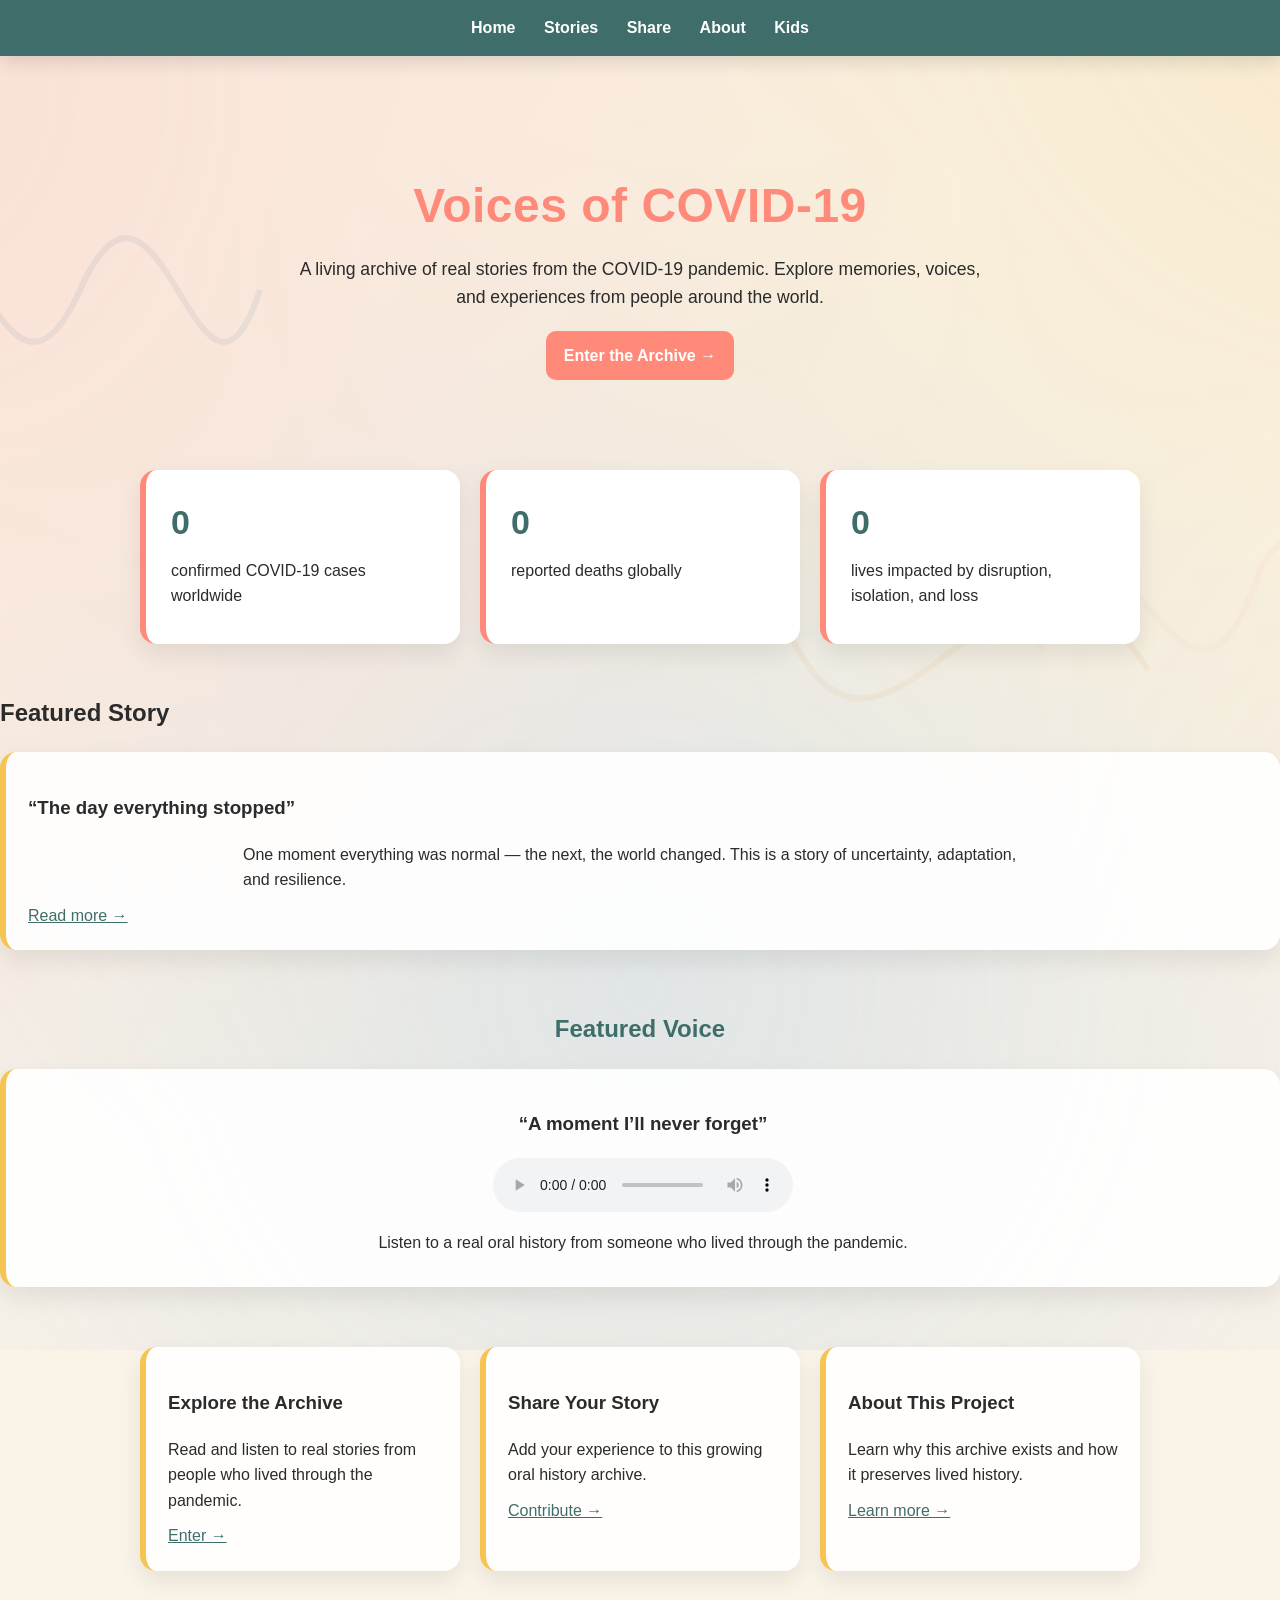
==== index.html @ c88e4512 "Update index.html" ====
<!DOCTYPE html>
<html lang="en">
<head>
  <meta charset="UTF-8" />
  <title>Voices of COVID-19</title>
  <link rel="stylesheet" href="styles.css" />
</head>

<body>

<!-- SVG SQUIGGLES -->
<svg class="squiggle one" viewBox="0 0 200 200">
  <path d="M10,100 C40,10 60,190 100,100 C140,10 160,190 190,100"
        stroke="#62829F"
        stroke-width="3"
        fill="none"/>
</svg>

<svg class="squiggle two" viewBox="0 0 200 200">
  <path d="M10,120 C50,0 80,200 120,80 C150,20 170,180 190,90"
        stroke="#F4C2C2"
        stroke-width="3"
        fill="none"/>
</svg>

<svg class="squiggle three" viewBox="0 0 200 200">
  <path d="M10,90 C60,200 120,0 190,110"
        stroke="#E1A95F"
        stroke-width="3"
        fill="none"/>
</svg>

<!-- NAV -->
<nav>
  <a href="index.html">Home</a>
  <a href="stories.html">Stories</a>
  <a href="share.html">Share</a>
  <a href="about.html">About</a>
  <a href="kids.html">Kids</a>
</nav>

<!-- HERO -->
<header class="hero">
  <h1>Voices of COVID-19</h1>

  <p>
    A living archive of real stories from the COVID-19 pandemic.
    Explore memories, voices, and experiences from people around the world.
  </p>

  <a href="stories.html" class="button">Enter the Archive →</a>
</header>

<!-- STATS -->
<section class="stats">

  <div class="stat-card">
    <h2 class="count" data-target="770000000">0</h2>
    <p>confirmed COVID-19 cases worldwide</p>
  </div>

  <div class="stat-card">
    <h2 class="count" data-target="7000000">0</h2>
    <p>reported deaths globally</p>
  </div>

  <div class="stat-card">
    <h2 class="count" data-target="1000000000">0</h2>
    <p>lives impacted by disruption, isolation, and loss</p>
  </div>

</section>

<!-- SPOTLIGHT -->  
<section class="spotlight">

  <h2>Featured Story</h2>

  <div class="card">
    <h3>“The day everything stopped”</h3>
    <p>
      One moment everything was normal — the next, the world changed.
      This is a story of uncertainty, adaptation, and resilience.
    </p>

    <a href="stories.html">Read more →</a>
  </div>

</section>
  
<!-- AUDIO -->
<section class="audio-feature">

  <h2>Featured Voice</h2>

  <div class="card">
    <h3>“A moment I’ll never forget”</h3>

    <audio controls>
      <source src="story1.mp3" type="audio/mpeg">
    </audio>

    <p>
      Listen to a real oral history from someone who lived through the pandemic.
    </p>
  </div>

</section>
  
<!-- MAIN NAV CARDS -->
<div class="grid">

  <div class="card">
    <h3>Explore the Archive</h3>
    <p>Read and listen to real stories from people who lived through the pandemic.</p>
    <a href="stories.html">Enter →</a>
  </div>

  <div class="card">
    <h3>Share Your Story</h3>
    <p>Add your experience to this growing oral history archive.</p>
    <a href="share.html">Contribute →</a>
  </div>

  <div class="card">
    <h3>About This Project</h3>
    <p>Learn why this archive exists and how it preserves lived history.</p>
    <a href="about.html">Learn more →</a>
  </div>

</div>

<!-- PAGE TRANSITION SCRIPT (FIXED LOCATION) -->
<script>
document.addEventListener("DOMContentLoaded", () => {
  document.body.classList.remove("fade-out");

  document.querySelectorAll("a").forEach(link => {
    if (link.href && link.href.startsWith(window.location.origin)) {
      link.addEventListener("click", function (e) {
        e.preventDefault();
        document.body.classList.add("fade-out");

        setTimeout(() => {
          window.location = this.href;
        }, 300);
      });
    }
  });
});
</script>

</body>
</html>
---- styles.css ----
:root {
  --teal: #3F6E6A;
  --coral: #FF8A7A;
  --gold: #F6C453;
  --cream: #FAF3E8;
  --sky: #6FA8DC;
  --text: #2b2b2b;
}

/* =========================
   BASE
========================= */

body {
  margin: 0;
  font-family: Arial, sans-serif;
  background: var(--cream);
  color: var(--text);
  line-height: 1.6;

  position: relative;
  overflow-x: hidden;

  animation: fadeIn 0.8s ease-in;
  transition: opacity 0.35s ease;
}

@keyframes fadeIn {
  from { opacity: 0; transform: translateY(10px); }
  to { opacity: 1; transform: translateY(0); }
}

/* =========================
   NAVIGATION
========================= */

nav {
  background: var(--teal);
  padding: 15px;
  text-align: center;
  box-shadow: 0 6px 18px rgba(0,0,0,0.12);
}

nav a {
  color: white;
  margin: 0 12px;
  text-decoration: none;
  font-weight: bold;
  transition: 0.2s ease;
}

nav a:hover {
  color: var(--gold);
  transform: translateY(-2px);
}

/* =========================
   HEADER
========================= */

header {
  text-align: center;
  padding: 50px 20px 20px;
}

h1 {
  color: var(--coral);
  font-size: 2.5rem;
  letter-spacing: 0.5px;
}

p {
  max-width: 800px;
  margin: 10px auto;
}

/* =========================
   LINKS
========================= */

a {
  color: var(--teal);
}

/* =========================
   GRID + CARDS
========================= */

.grid {
  display: grid;
  grid-template-columns: repeat(auto-fit, minmax(280px, 1fr));
  gap: 20px;
  max-width: 1000px;
  margin: 40px auto;
  padding: 0 20px;
}

.card {
  background: rgba(255, 255, 255, 0.9);
  border-radius: 16px;
  padding: 22px;
  box-shadow: 0 10px 25px rgba(0,0,0,0.08);
  border-left: 6px solid var(--gold);
  transition: transform 0.25s ease, box-shadow 0.25s ease;
}

.card:hover {
  transform: translateY(-10px);
  box-shadow: 0 15px 35px rgba(0,0,0,0.12);
}

/* =========================
   TAGS
========================= */

.tag {
  display: inline-block;
  margin-top: 10px;
  padding: 5px 10px;
  background: var(--sky);
  color: white;
  border-radius: 8px;
  font-size: 12px;
}

/* =========================
   BUTTONS
========================= */

.button {
  display: inline-block;
  padding: 12px 18px;
  background: var(--coral);
  color: white;
  text-decoration: none;
  border-radius: 10px;
  font-weight: bold;
  transition: 0.2s ease;
}

.button:hover {
  background: var(--gold);
  color: var(--text);
}

/* =========================
   BACKGROUND GLOW
========================= */

body::before {
  content: "";
  position: fixed;
  top: -50%;
  left: -50%;
  width: 200%;
  height: 200%;
  background:
    radial-gradient(circle at 20% 30%, var(--coral), transparent 45%),
    radial-gradient(circle at 80% 20%, var(--gold), transparent 45%),
    radial-gradient(circle at 50% 80%, var(--sky), transparent 45%);
  opacity: 0.18;
  animation: floatBg 18s ease-in-out infinite;
  z-index: -1;
}

@keyframes floatBg {
  0% { transform: translate(0,0); }
  50% { transform: translate(25px, -25px); }
  100% { transform: translate(0,0); }
}

/* =========================
   SQUIGGLES
========================= */

.squiggle {
  position: fixed;
  width: 400px;
  height: 400px;
  opacity: 0.10;
  z-index: -1;
  animation: floatSquiggle 22s ease-in-out infinite;
}

.squiggle.one {
  top: 10%;
  left: -120px;
}

.squiggle.two {
  bottom: 10%;
  right: -140px;
  animation-duration: 28s;
}

.squiggle.three {
  top: 50%;
  left: 60%;
  animation-duration: 32s;
}

@keyframes floatSquiggle {
  0% { transform: translateY(0px); }
  50% { transform: translateY(-25px); }
  100% { transform: translateY(0px); }
}

/* =========================
   STATS
========================= */

.stats {
  display: grid;
  grid-template-columns: repeat(auto-fit, minmax(250px, 1fr));
  gap: 20px;
  max-width: 1000px;
  margin: 50px auto;
  padding: 0 20px;
}

.stat-card {
  background: white;
  border-radius: 16px;
  padding: 25px;
  border-left: 6px solid var(--coral);
  box-shadow: 0 10px 25px rgba(0,0,0,0.08);
  transition: transform 0.3s ease;
  opacity: 0;
  animation: popIn 0.8s ease forwards;
}

.stat-card:hover {
  transform: translateY(-8px) scale(1.02);
}

.stat-card h2 {
  font-size: 34px;
  margin: 0;
  color: var(--teal);
}

.stat-card p {
  margin-top: 8px;
}

.stat-card:nth-child(1) { animation-delay: 0.1s; }
.stat-card:nth-child(2) { animation-delay: 0.3s; }
.stat-card:nth-child(3) { animation-delay: 0.5s; }

@keyframes popIn {
  from { opacity: 0; transform: translateY(20px); }
  to { opacity: 1; transform: translateY(0); }
}

/* =========================
   MEMORY WALL
========================= */

.memory-wall {
  display: grid;
  gap: 15px;
  max-width: 800px;
  margin: 60px auto;
  padding: 0 20px;
}

.memory {
  background: rgba(255,255,255,0.9);
  border-left: 5px solid var(--sky);
  padding: 20px;
  border-radius: 14px;
  font-style: italic;
  transition: transform 0.3s ease;
}

.memory:hover {
  transform: translateY(-5px);
}

.hero {
  text-align: center;
  padding: 80px 20px 40px;
}

.hero h1 {
  font-size: 3rem;
  color: var(--coral);
  margin-bottom: 10px;
}

.hero p {
  max-width: 700px;
  margin: 0 auto 20px;
  font-size: 1.1rem;
}

.audio-feature {
  text-align: center;
  margin: 60px auto;
}

.audio-feature h2 {
  color: var(--teal);
}

section {
  opacity: 0;
  transform: translateY(20px);
  animation: fadeUp 0.8s ease forwards;
}

section:nth-of-type(1) { animation-delay: 0.1s; }
section:nth-of-type(2) { animation-delay: 0.2s; }
section:nth-of-type(3) { animation-delay: 0.3s; }
section:nth-of-type(4) { animation-delay: 0.4s; }

@keyframes fadeUp {
  to {
    opacity: 1;
    transform: translateY(0);
  }
}
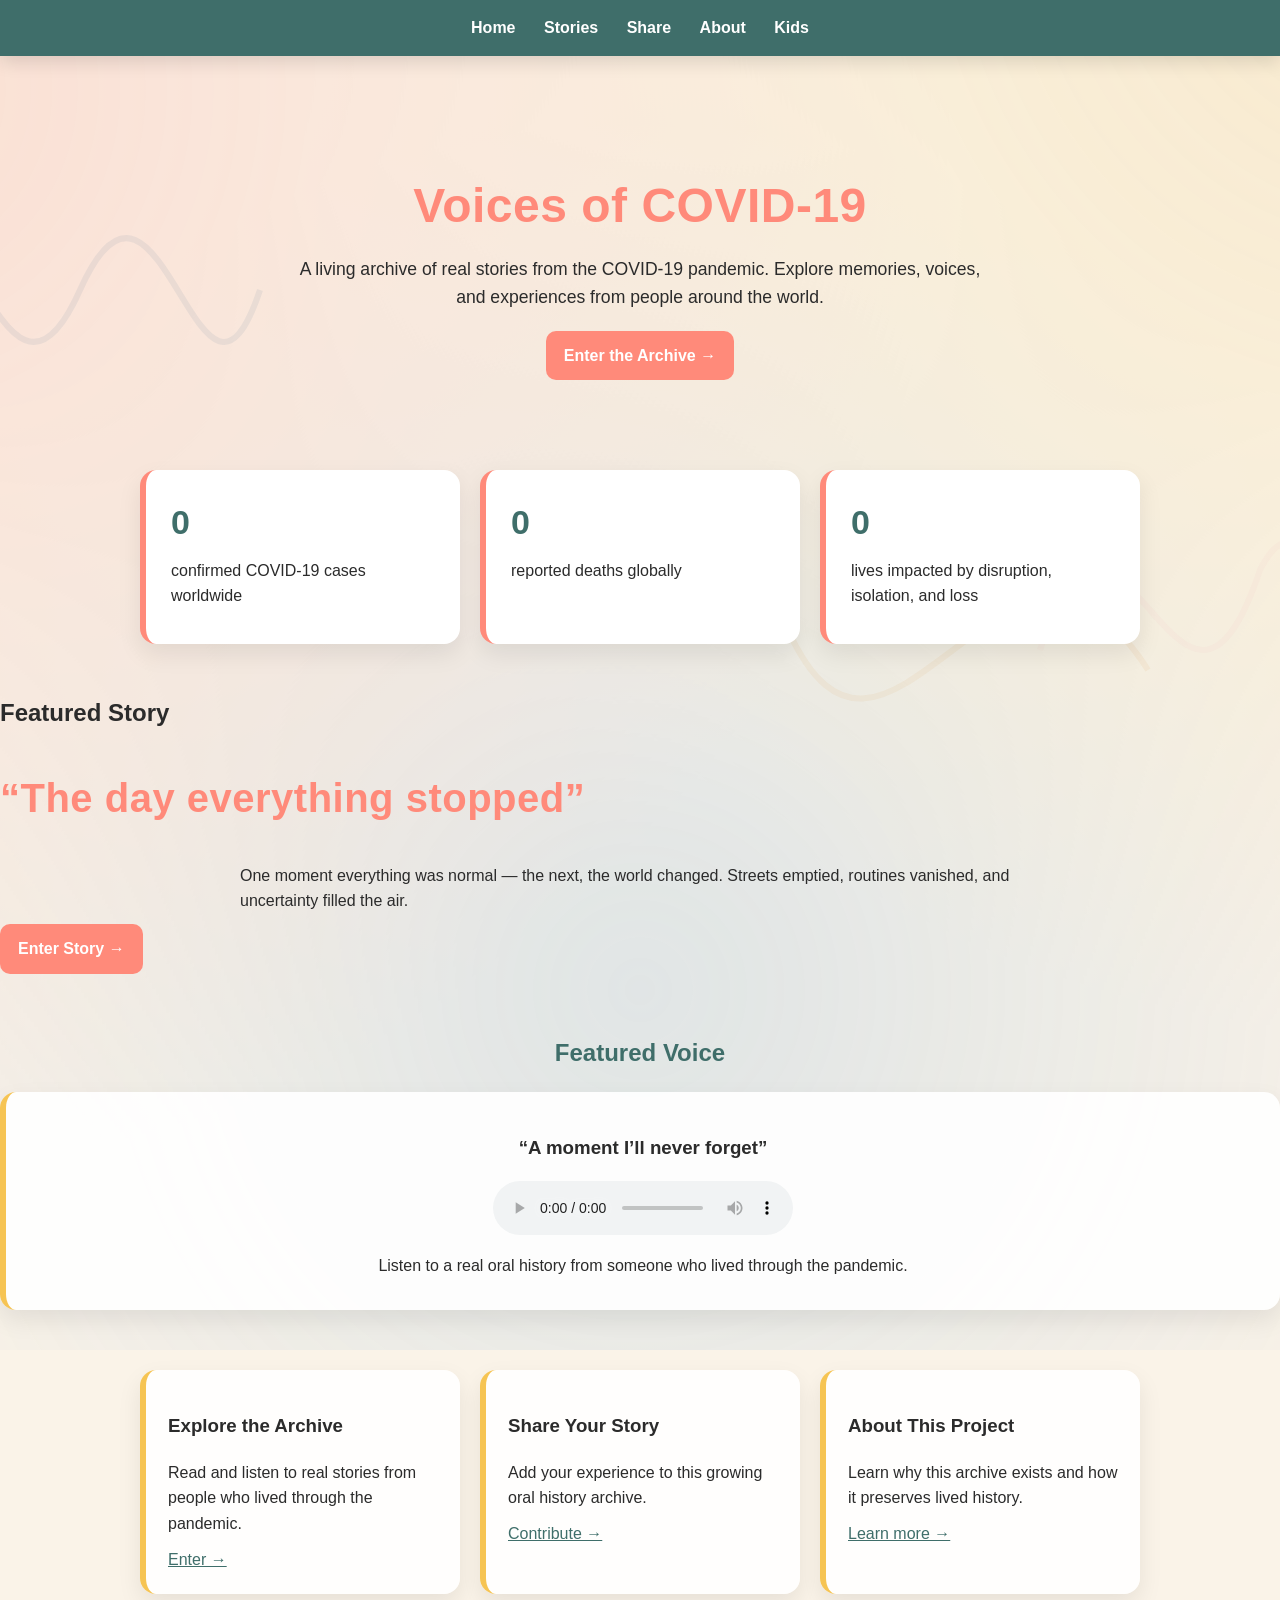
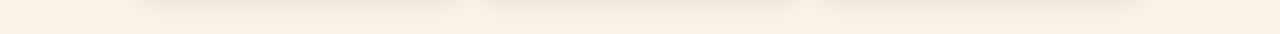
==== commit 46bd5f56: "Update index.html" ====
--- a/index.html
+++ b/index.html
@@ -72,18 +72,19 @@
 </section>
 
 <!-- SPOTLIGHT -->  
-<section class="spotlight">
+<section class="spotlight cinematic">
 
-  <h2>Featured Story</h2>
+  <div class="spotlight-overlay">
+    <h2>Featured Story</h2>
 
-  <div class="card">
-    <h3>“The day everything stopped”</h3>
+    <h1>“The day everything stopped”</h1>
+
     <p>
       One moment everything was normal — the next, the world changed.
-      This is a story of uncertainty, adaptation, and resilience.
+      Streets emptied, routines vanished, and uncertainty filled the air.
     </p>
 
-    <a href="stories.html">Read more →</a>
+    <a href="stories.html" class="button">Enter Story →</a>
   </div>
 
 </section>
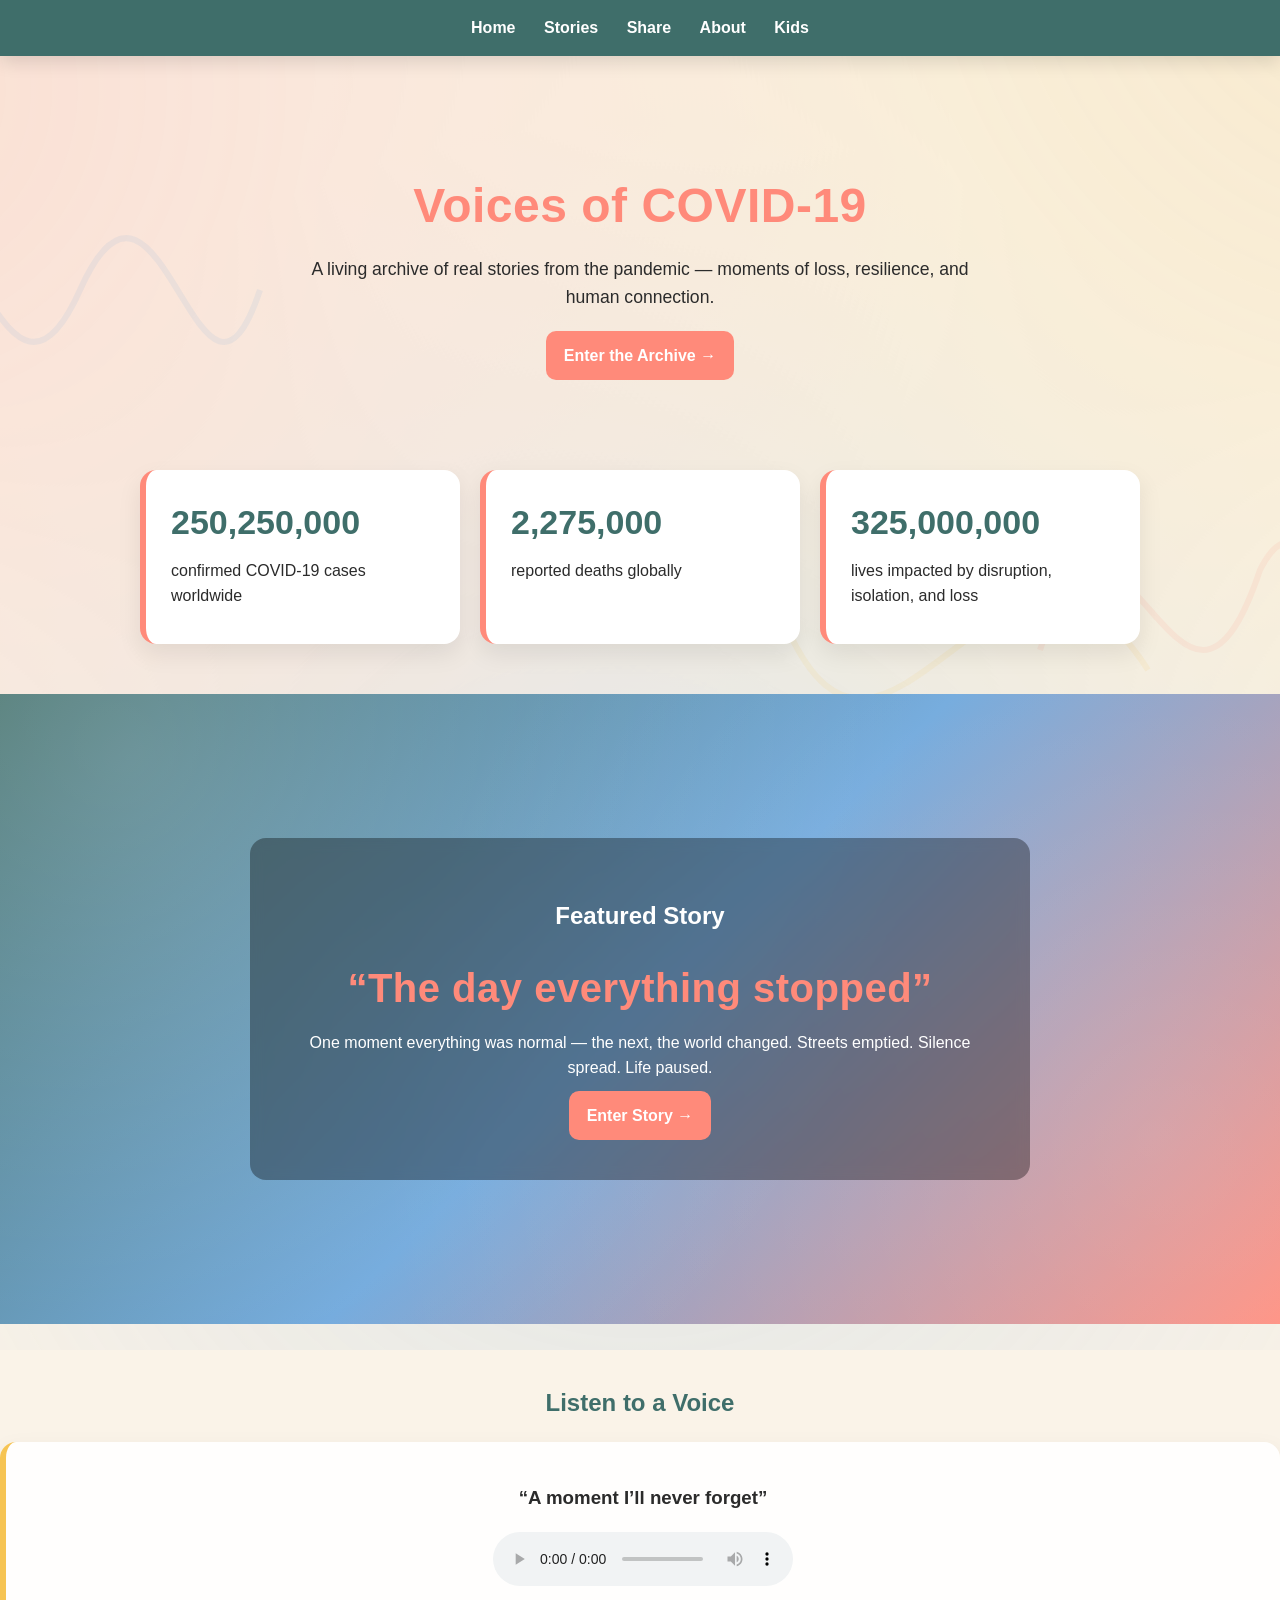
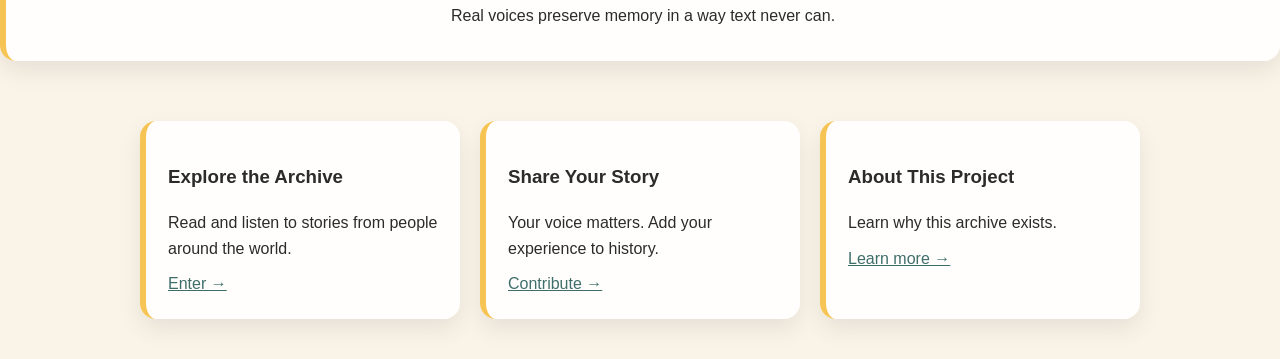
==== commit fd3d1bf5: "Update index.html" ====
--- a/index.html
+++ b/index.html
@@ -6,28 +6,22 @@
   <link rel="stylesheet" href="styles.css" />
 </head>
 
-<body>
+<body class="fade-out">
 
-<!-- SVG SQUIGGLES -->
+<!-- SQUIGGLES -->
 <svg class="squiggle one" viewBox="0 0 200 200">
   <path d="M10,100 C40,10 60,190 100,100 C140,10 160,190 190,100"
-        stroke="#62829F"
-        stroke-width="3"
-        fill="none"/>
+        stroke="#6FA8DC" stroke-width="3" fill="none"/>
 </svg>
 
 <svg class="squiggle two" viewBox="0 0 200 200">
   <path d="M10,120 C50,0 80,200 120,80 C150,20 170,180 190,90"
-        stroke="#F4C2C2"
-        stroke-width="3"
-        fill="none"/>
+        stroke="#FF8A7A" stroke-width="3" fill="none"/>
 </svg>
 
 <svg class="squiggle three" viewBox="0 0 200 200">
   <path d="M10,90 C60,200 120,0 190,110"
-        stroke="#E1A95F"
-        stroke-width="3"
-        fill="none"/>
+        stroke="#F6C453" stroke-width="3" fill="none"/>
 </svg>
 
 <!-- NAV -->
@@ -40,15 +34,15 @@
 </nav>
 
 <!-- HERO -->
-<header class="hero">
-  <h1>Voices of COVID-19</h1>
-
-  <p>
-    A living archive of real stories from the COVID-19 pandemic.
-    Explore memories, voices, and experiences from people around the world.
-  </p>
-
-  <a href="stories.html" class="button">Enter the Archive →</a>
+<header class="hero cinematic-hero">
+  <div class="hero-overlay">
+    <h1>Voices of COVID-19</h1>
+    <p>
+      A living archive of real stories from the pandemic —
+      moments of loss, resilience, and human connection.
+    </p>
+    <a href="stories.html" class="button">Enter the Archive →</a>
+  </div>
 </header>
 
 <!-- STATS -->
@@ -71,28 +65,28 @@
 
 </section>
 
-<!-- SPOTLIGHT -->  
+<!-- CINEMATIC FEATURED STORY -->
 <section class="spotlight cinematic">
 
   <div class="spotlight-overlay">
     <h2>Featured Story</h2>
-
     <h1>“The day everything stopped”</h1>
 
     <p>
-      One moment everything was normal — the next, the world changed.
-      Streets emptied, routines vanished, and uncertainty filled the air.
+      One moment everything was normal —
+      the next, the world changed.
+      Streets emptied. Silence spread. Life paused.
     </p>
 
     <a href="stories.html" class="button">Enter Story →</a>
   </div>
 
 </section>
-  
-<!-- AUDIO -->
+
+<!-- AUDIO EXPERIENCE -->
 <section class="audio-feature">
 
-  <h2>Featured Voice</h2>
+  <h2>Listen to a Voice</h2>
 
   <div class="card">
     <h3>“A moment I’ll never forget”</h3>
@@ -102,40 +96,41 @@
     </audio>
 
     <p>
-      Listen to a real oral history from someone who lived through the pandemic.
+      Real voices preserve memory in a way text never can.
     </p>
   </div>
 
 </section>
-  
-<!-- MAIN NAV CARDS -->
+
+<!-- NAVIGATION CARDS -->
 <div class="grid">
 
   <div class="card">
     <h3>Explore the Archive</h3>
-    <p>Read and listen to real stories from people who lived through the pandemic.</p>
+    <p>Read and listen to stories from people around the world.</p>
     <a href="stories.html">Enter →</a>
   </div>
 
   <div class="card">
     <h3>Share Your Story</h3>
-    <p>Add your experience to this growing oral history archive.</p>
+    <p>Your voice matters. Add your experience to history.</p>
     <a href="share.html">Contribute →</a>
   </div>
 
   <div class="card">
     <h3>About This Project</h3>
-    <p>Learn why this archive exists and how it preserves lived history.</p>
+    <p>Learn why this archive exists.</p>
     <a href="about.html">Learn more →</a>
   </div>
 
 </div>
 
-<!-- PAGE TRANSITION SCRIPT (FIXED LOCATION) -->
+<!-- SCRIPTS -->
 <script>
 document.addEventListener("DOMContentLoaded", () => {
   document.body.classList.remove("fade-out");
 
+  // PAGE TRANSITIONS
   document.querySelectorAll("a").forEach(link => {
     if (link.href && link.href.startsWith(window.location.origin)) {
       link.addEventListener("click", function (e) {
@@ -148,6 +143,29 @@
       });
     }
   });
+
+  // COUNT-UP ANIMATION
+  const counters = document.querySelectorAll(".count");
+
+  counters.forEach(counter => {
+    const target = +counter.getAttribute("data-target");
+    let count = 0;
+
+    const update = () => {
+      const increment = target / 200;
+
+      if (count < target) {
+        count += increment;
+        counter.innerText = Math.floor(count).toLocaleString();
+        requestAnimationFrame(update);
+      } else {
+        counter.innerText = target.toLocaleString();
+      }
+    };
+
+    update();
+  });
+
 });
 </script>
 
--- a/styles.css
+++ b/styles.css
@@ -320,3 +320,63 @@
     transform: translateY(0);
   }
 }
+
+/* =========================
+   CINEMATIC SPOTLIGHT
+========================= */
+
+.spotlight.cinematic {
+  height: 70vh;
+  display: flex;
+  align-items: center;
+  justify-content: center;
+
+  /* dramatic gradient background */
+  background: linear-gradient(
+    135deg,
+    #3F6E6A,
+    #6FA8DC,
+    #FF8A7A
+  );
+
+  color: white;
+  text-align: center;
+  position: relative;
+  overflow: hidden;
+}
+
+/* dark overlay for readability */
+.spotlight-overlay {
+  background: rgba(0,0,0,0.35);
+  padding: 40px;
+  border-radius: 16px;
+  backdrop-filter: blur(6px);
+  max-width: 700px;
+}
+
+/* big dramatic title */
+.spotlight-overlay h1 {
+  font-size: 2.5rem;
+  margin: 10px 0;
+}
+
+/* subtle floating light effect */
+.spotlight.cinematic::before {
+  content: "";
+  position: absolute;
+  width: 200%;
+  height: 200%;
+  top: -50%;
+  left: -50%;
+
+  background: radial-gradient(circle at 30% 30%, rgba(255,255,255,0.2), transparent 40%),
+              radial-gradient(circle at 70% 60%, rgba(255,255,255,0.15), transparent 40%);
+
+  animation: cinematicGlow 20s ease-in-out infinite;
+}
+
+@keyframes cinematicGlow {
+  0% { transform: translate(0,0); }
+  50% { transform: translate(40px, -40px); }
+  100% { transform: translate(0,0); }
+}
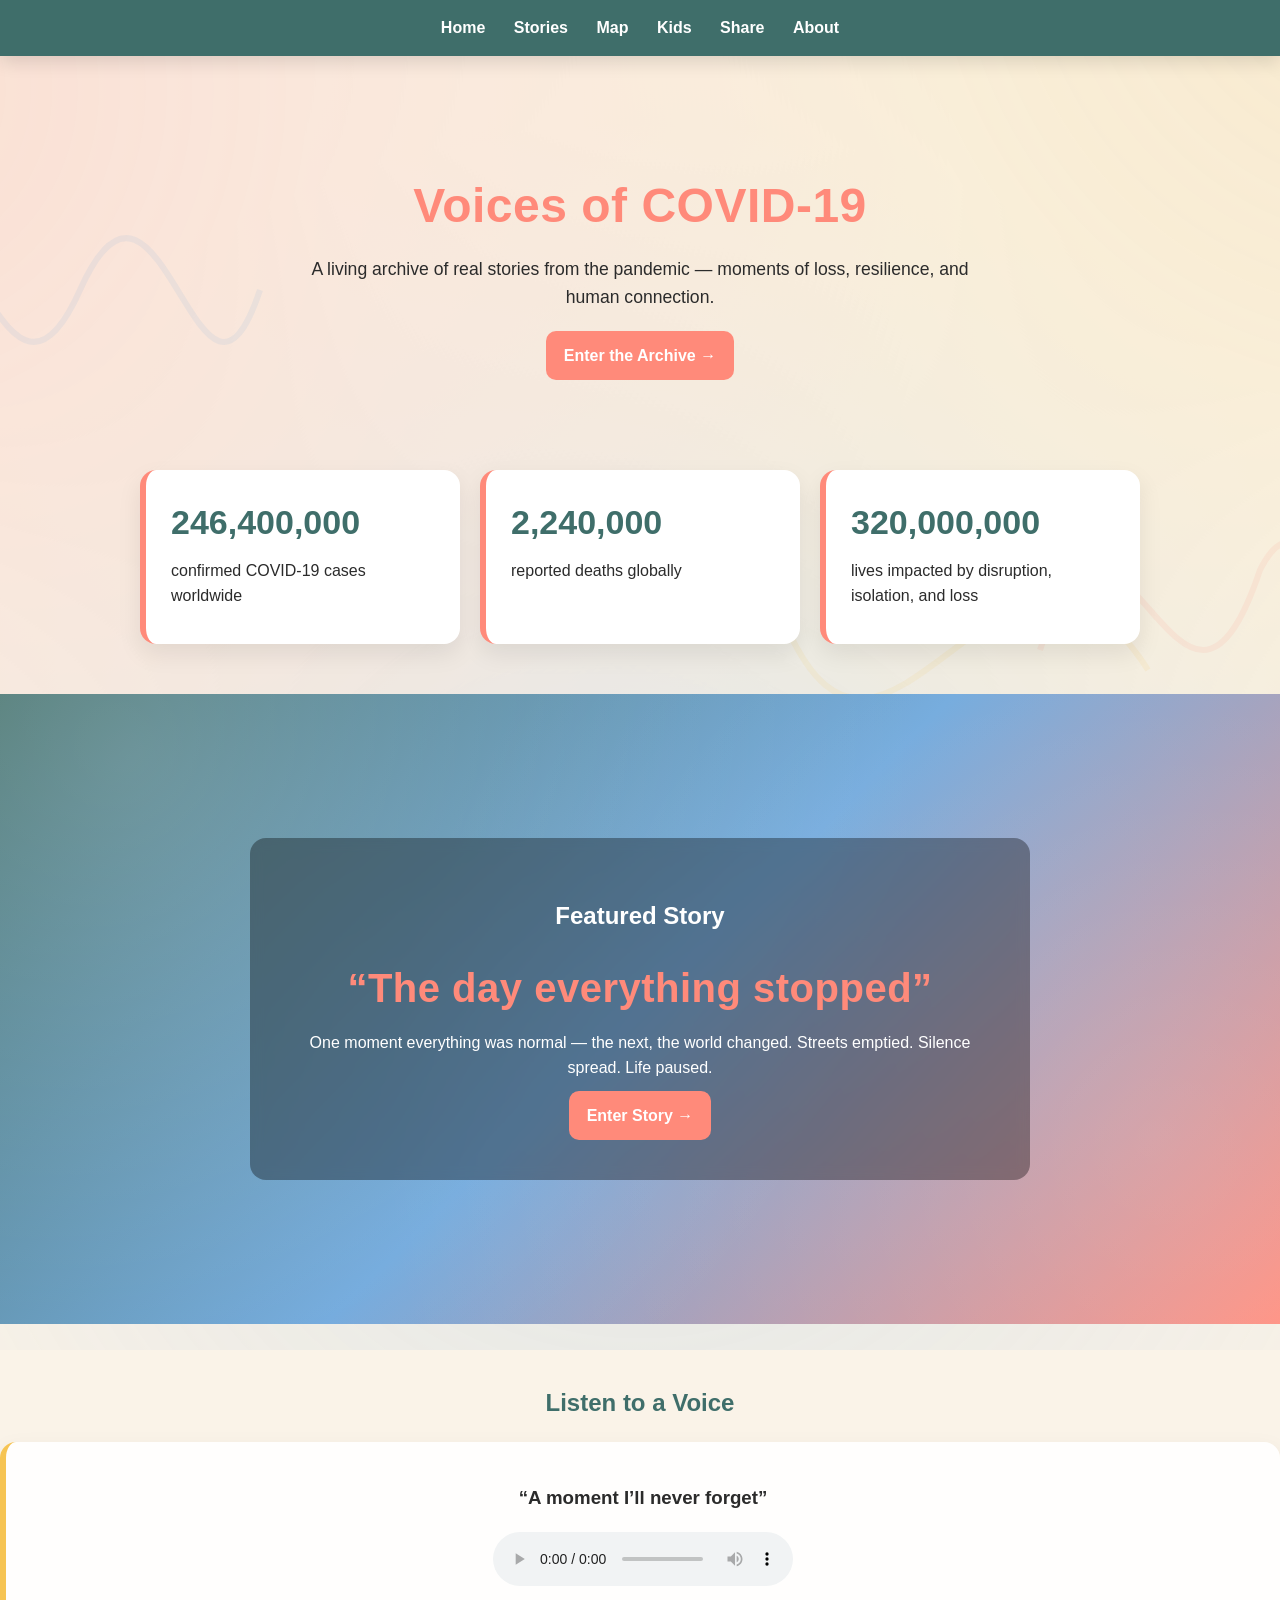
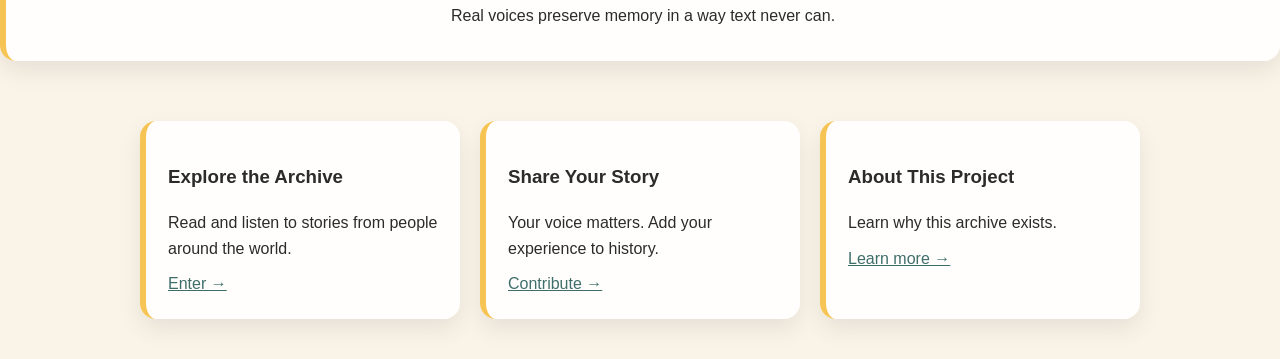
==== commit f05e63e8: "Update index.html" ====
--- a/index.html
+++ b/index.html
@@ -28,9 +28,10 @@
 <nav>
   <a href="index.html">Home</a>
   <a href="stories.html">Stories</a>
+  <a href="stories-map.html">Map</a>
+  <a href="kids.html">Kids</a>
   <a href="share.html">Share</a>
   <a href="about.html">About</a>
-  <a href="kids.html">Kids</a>
 </nav>
 
 <!-- HERO -->
--- a/styles.css
+++ b/styles.css
@@ -380,3 +380,182 @@
   50% { transform: translate(40px, -40px); }
   100% { transform: translate(0,0); }
 }
+
+/* SEARCH BAR */
+.search-bar {
+  text-align: center;
+  margin: 20px;
+}
+
+.search-bar input {
+  padding: 10px;
+  width: 60%;
+  max-width: 400px;
+  border-radius: 8px;
+  border: none;
+  box-shadow: 0 4px 10px rgba(0,0,0,0.1);
+}
+
+/* FILTER BUTTONS */
+.filters {
+  text-align: center;
+  margin-bottom: 20px;
+}
+
+.filters button {
+  margin: 5px;
+  padding: 10px 15px;
+  border: none;
+  border-radius: 20px;
+  background: var(--teal);
+  color: white;
+  cursor: pointer;
+}
+
+.filters button:hover {
+  background: var(--coral);
+}
+
+/* =========================
+   STORY PAGE LAYOUT
+========================= */
+
+.story-hero img {
+  width: 100%;
+  height: 60vh;
+  object-fit: cover;
+  display: block;
+}
+
+/* MAIN CONTENT */
+.story-content {
+  max-width: 850px;
+  margin: auto;
+  padding: 40px 20px;
+}
+
+/* AUDIO SECTION */
+.audio-featured {
+  text-align: center;
+  margin: 30px 0;
+  padding: 20px;
+  background: rgba(255,255,255,0.7);
+  border-radius: 12px;
+  box-shadow: 0 6px 20px rgba(0,0,0,0.08);
+}
+
+.audio-featured audio {
+  width: 100%;
+  margin-top: 10px;
+}
+
+/* BIO BOX */
+.bio {
+  margin-top: 20px;
+  padding: 15px;
+  border-left: 5px solid var(--ochre);
+  background: rgba(255,255,255,0.8);
+  border-radius: 10px;
+}
+
+/* INTRO */
+.intro {
+  margin-top: 20px;
+}
+
+/* TRANSCRIPT */
+.transcript {
+  margin-top: 30px;
+  line-height: 1.7;
+  background: rgba(255,255,255,0.6);
+  padding: 20px;
+  border-radius: 12px;
+}
+
+.waveform.active span {
+  animation-play-state: running;
+}
+
+.transcript p {
+  opacity: 0.6;
+  transition: 0.3s;
+}
+
+.transcript p.active-line {
+  opacity: 1;
+  color: var(--blue);
+  transform: scale(1.02);
+}
+
+body {
+  transition: opacity 0.4s ease;
+}
+
+body.fade-out {
+  opacity: 0;
+}
+
+/* =========================
+   STORY PAGE
+========================= */
+
+.story-hero img {
+  width: 100%;
+  height: 55vh;
+  object-fit: cover;
+}
+
+.story-content {
+  max-width: 850px;
+  margin: auto;
+  padding: 40px 20px;
+}
+
+/* AUDIO */
+.audio-featured {
+  text-align: center;
+  padding: 20px;
+  background: rgba(255,255,255,0.7);
+  border-radius: 12px;
+  margin-bottom: 25px;
+}
+
+/* WAVEFORM */
+.waveform {
+  height: 40px;
+  margin-top: 10px;
+  background: linear-gradient(90deg, #62829F, #F4C2C2, #E1A95F);
+  opacity: 0.5;
+  animation: pulse 1.5s infinite;
+  border-radius: 6px;
+}
+
+.waveform.active {
+  animation: pulse 0.6s infinite;
+}
+
+@keyframes pulse {
+  0% { transform: scaleX(1); opacity: 0.4; }
+  50% { transform: scaleX(1.02); opacity: 0.8; }
+  100% { transform: scaleX(1); opacity: 0.4; }
+}
+
+/* CONTENT BOXES */
+.bio, .intro, .transcript {
+  margin-top: 20px;
+  padding: 18px;
+  background: rgba(255,255,255,0.8);
+  border-radius: 10px;
+}
+
+/* FADE IN SECTIONS */
+.fade {
+  opacity: 0;
+  transform: translateY(20px);
+  transition: 0.7s ease;
+}
+
+.show {
+  opacity: 1;
+  transform: translateY(0);
+}
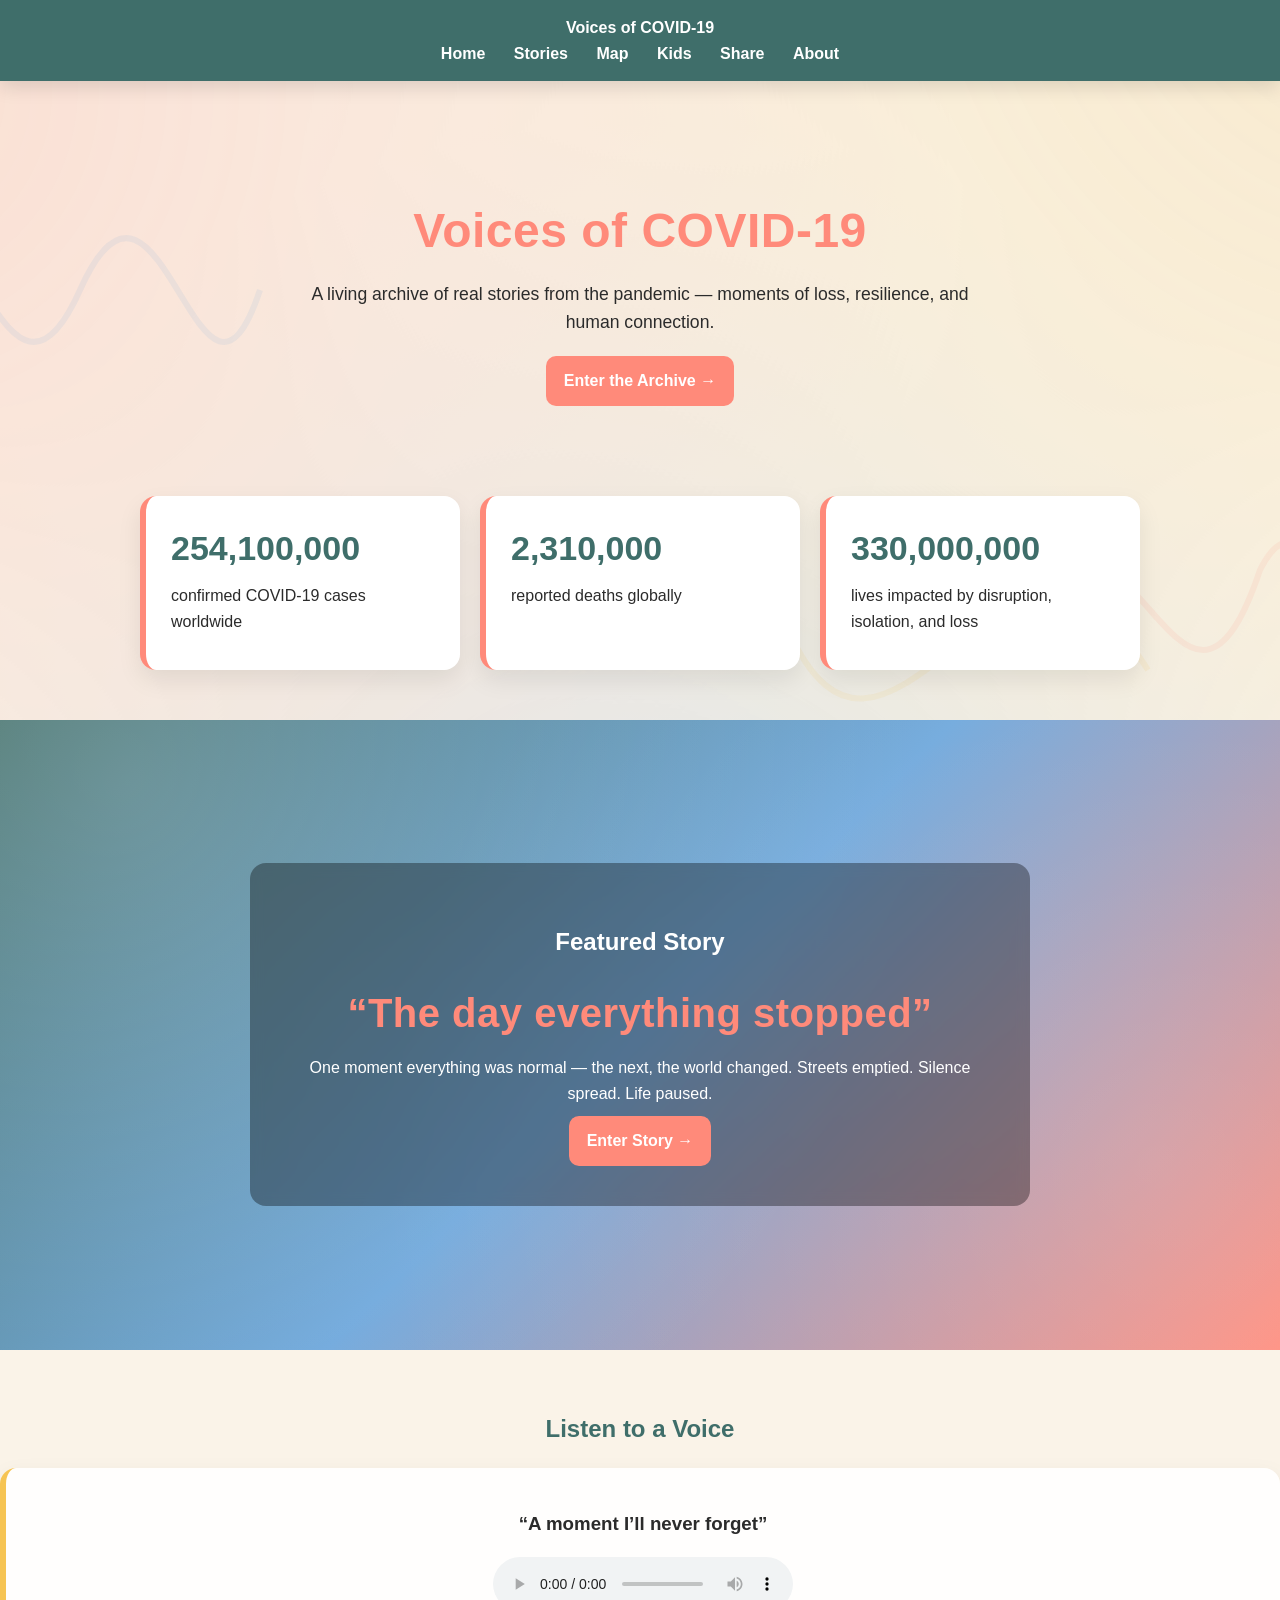
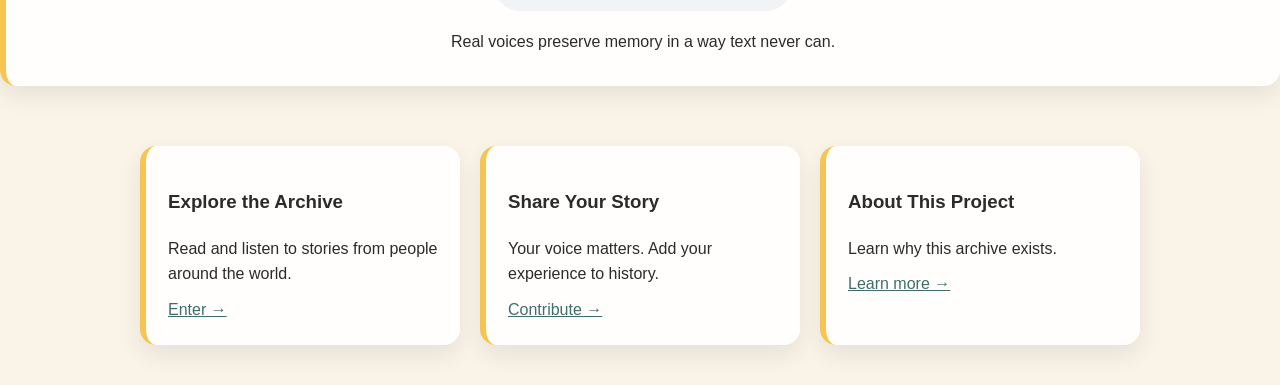
==== commit f10816fd: "Update index.html" ====
--- a/index.html
+++ b/index.html
@@ -25,13 +25,25 @@
 </svg>
 
 <!-- NAV -->
-<nav>
-  <a href="index.html">Home</a>
-  <a href="stories.html">Stories</a>
-  <a href="stories-map.html">Map</a>
-  <a href="kids.html">Kids</a>
-  <a href="share.html">Share</a>
-  <a href="about.html">About</a>
+<nav class="main-nav">
+  <div class="nav-container">
+
+    <!-- LOGO / TITLE -->
+    <div class="nav-logo">
+      <a href="index.html">Voices of COVID-19</a>
+    </div>
+
+    <!-- LINKS -->
+    <div class="nav-links">
+      <a href="index.html">Home</a>
+      <a href="stories.html">Stories</a>
+      <a href="stories-map.html">Map</a>
+      <a href="kids.html">Kids</a>
+      <a href="share.html">Share</a>
+      <a href="about.html">About</a>
+    </div>
+
+  </div>
 </nav>
 
 <!-- HERO -->
--- a/styles.css
+++ b/styles.css
@@ -559,3 +559,111 @@
   opacity: 1;
   transform: translateY(0);
 }
+
+/* =========================
+   STORY MAP (VISUAL WALL)
+========================= */
+
+.map-grid {
+  display: grid;
+  grid-template-columns: repeat(auto-fit, minmax(240px, 1fr));
+  gap: 20px;
+  max-width: 1000px;
+  margin: 40px auto;
+  padding: 0 20px;
+}
+
+.map-card {
+  background: rgba(255,255,255,0.9);
+  padding: 25px;
+  border-radius: 14px;
+  text-decoration: none;
+  color: inherit;
+  box-shadow: 0 10px 25px rgba(0,0,0,0.1);
+  transition: transform 0.3s ease, box-shadow 0.3s ease;
+  border-left: 6px solid var(--blue);
+}
+
+.map-card:hover {
+  transform: translateY(-10px) scale(1.02);
+  box-shadow: 0 15px 35px rgba(0,0,0,0.15);
+}
+
+/* =========================
+   PAGE TRANSITION FIX (smooth, no flash)
+========================= */
+
+body {
+  opacity: 1;
+  transition: opacity 0.35s ease;
+}
+
+body.fade-out {
+  opacity: 0;
+}
+
+/* =========================
+   KIDS MODE (BRIGHT + FRIENDLY)
+========================= */
+
+body.kids {
+  background: #fffdf7;
+}
+
+.kids-hero {
+  text-align: center;
+  padding: 40px 20px;
+}
+
+.kids-grid {
+  display: grid;
+  grid-template-columns: repeat(auto-fit, minmax(240px, 1fr));
+  gap: 20px;
+  max-width: 900px;
+  margin: 30px auto;
+  padding: 0 20px;
+}
+
+.kids-card {
+  background: #ffffff;
+  border-radius: 16px;
+  padding: 20px;
+  box-shadow: 0 8px 20px rgba(0,0,0,0.08);
+  border-left: 6px solid var(--rose);
+  transition: transform 0.2s ease;
+}
+
+.kids-card:hover {
+  transform: translateY(-6px);
+}
+
+#previewBox {
+  position: fixed;
+  bottom: 20px;
+  left: 20px;
+  background: rgba(0,0,0,0.75);
+  color: white;
+  padding: 12px 16px;
+  border-radius: 10px;
+  opacity: 0;
+  transition: 0.3s;
+  max-width: 300px;
+}
+
+#intro {
+  position: fixed;
+  inset: 0;
+  background: black;
+  color: white;
+  display: flex;
+  align-items: center;
+  justify-content: center;
+  font-size: 28px;
+  z-index: 9999;
+  animation: fadeOutIntro 2s ease forwards;
+}
+
+@keyframes fadeOutIntro {
+  0% { opacity: 1; }
+  100% { opacity: 0; visibility: hidden; }
+}
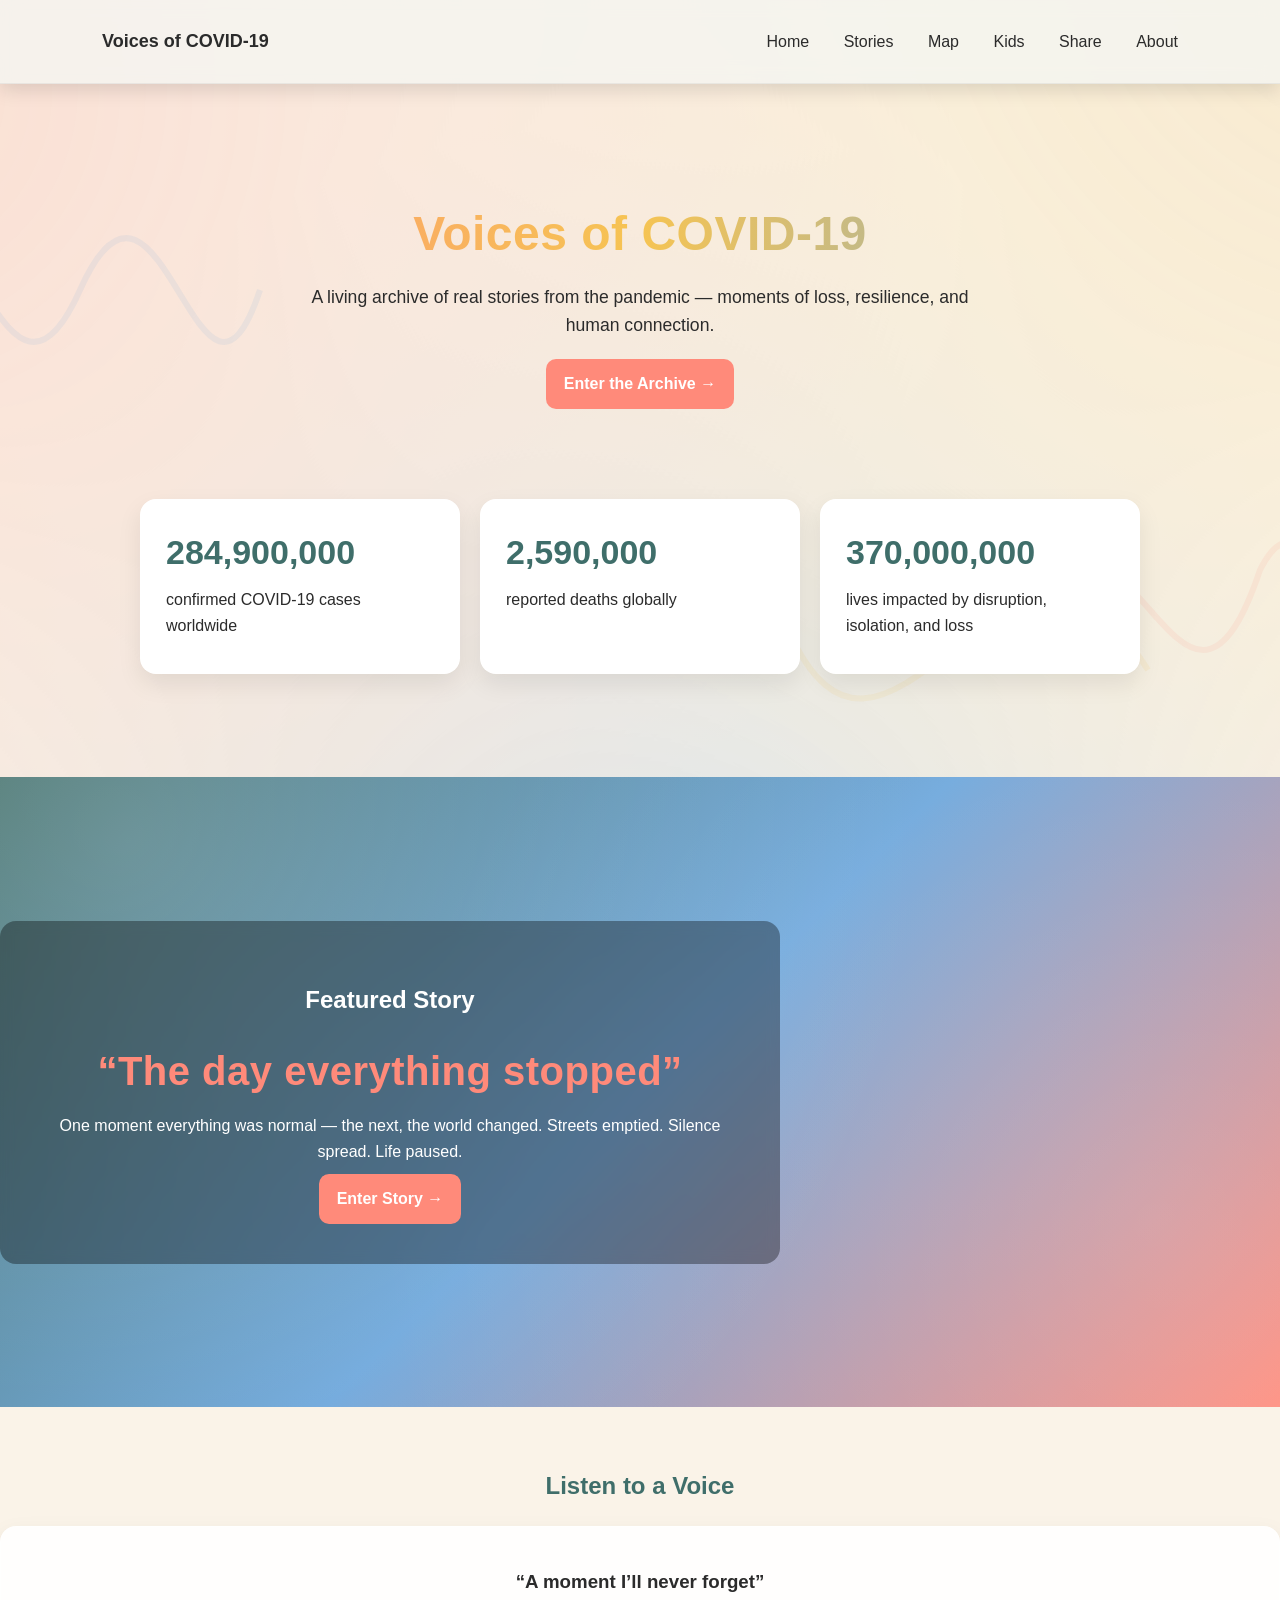
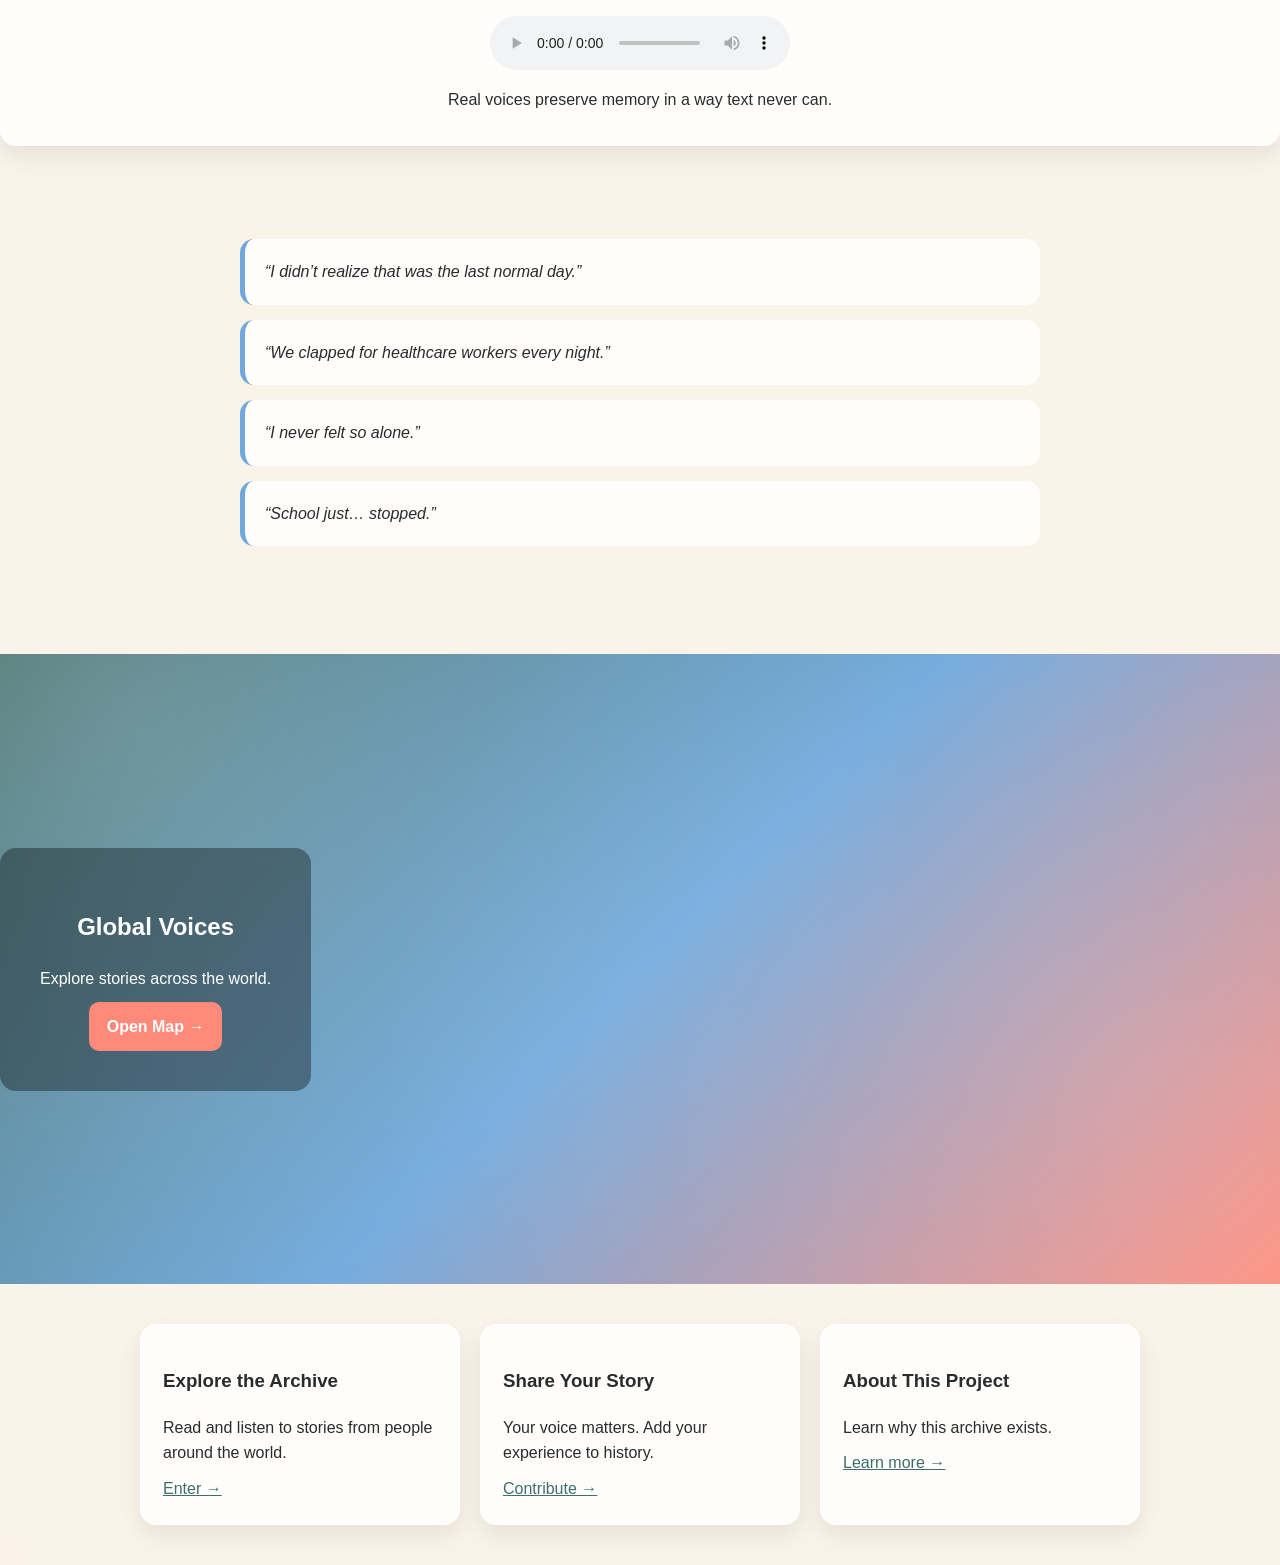
==== commit bddbd622: "Update index.html" ====
--- a/index.html
+++ b/index.html
@@ -27,13 +27,10 @@
 <!-- NAV -->
 <nav class="main-nav">
   <div class="nav-container">
-
-    <!-- LOGO / TITLE -->
     <div class="nav-logo">
       <a href="index.html">Voices of COVID-19</a>
     </div>
 
-    <!-- LINKS -->
     <div class="nav-links">
       <a href="index.html">Home</a>
       <a href="stories.html">Stories</a>
@@ -42,14 +39,13 @@
       <a href="share.html">Share</a>
       <a href="about.html">About</a>
     </div>
-
   </div>
 </nav>
 
 <!-- HERO -->
 <header class="hero cinematic-hero">
   <div class="hero-overlay">
-    <h1>Voices of COVID-19</h1>
+    <h1 class="typewriter">Voices of COVID-19</h1>
     <p>
       A living archive of real stories from the pandemic —
       moments of loss, resilience, and human connection.
@@ -60,7 +56,6 @@
 
 <!-- STATS -->
 <section class="stats">
-
   <div class="stat-card">
     <h2 class="count" data-target="770000000">0</h2>
     <p>confirmed COVID-19 cases worldwide</p>
@@ -75,12 +70,10 @@
     <h2 class="count" data-target="1000000000">0</h2>
     <p>lives impacted by disruption, isolation, and loss</p>
   </div>
-
-</section>
-
-<!-- CINEMATIC FEATURED STORY -->
+</section>
+
+<!-- FEATURED STORY -->
 <section class="spotlight cinematic">
-
   <div class="spotlight-overlay">
     <h2>Featured Story</h2>
     <h1>“The day everything stopped”</h1>
@@ -91,33 +84,49 @@
       Streets emptied. Silence spread. Life paused.
     </p>
 
-    <a href="stories.html" class="button">Enter Story →</a>
-  </div>
-
+    <a href="stories/story1.html" class="button">Enter Story →</a>
+  </div>
 </section>
 
 <!-- AUDIO EXPERIENCE -->
 <section class="audio-feature">
-
   <h2>Listen to a Voice</h2>
 
   <div class="card">
     <h3>“A moment I’ll never forget”</h3>
 
-    <audio controls>
-      <source src="story1.mp3" type="audio/mpeg">
+    <audio id="mainAudio" controls>
+      <source src="audio/story1.mp3" type="audio/mpeg">
     </audio>
 
-    <p>
-      Real voices preserve memory in a way text never can.
-    </p>
-  </div>
-
+    <!-- AUDIO PROGRESS BAR -->
+    <div class="audio-bar">
+      <div class="audio-progress"></div>
+    </div>
+
+    <p>Real voices preserve memory in a way text never can.</p>
+  </div>
+</section>
+
+<!-- MEMORY WALL -->
+<section class="memory-wall">
+  <div class="memory">“I didn’t realize that was the last normal day.”</div>
+  <div class="memory">“We clapped for healthcare workers every night.”</div>
+  <div class="memory">“I never felt so alone.”</div>
+  <div class="memory">“School just… stopped.”</div>
+</section>
+
+<!-- MAP PREVIEW -->
+<section class="spotlight cinematic">
+  <div class="spotlight-overlay">
+    <h2>Global Voices</h2>
+    <p>Explore stories across the world.</p>
+    <a href="stories-map.html" class="button">Open Map →</a>
+  </div>
 </section>
 
 <!-- NAVIGATION CARDS -->
 <div class="grid">
-
   <div class="card">
     <h3>Explore the Archive</h3>
     <p>Read and listen to stories from people around the world.</p>
@@ -135,8 +144,10 @@
     <p>Learn why this archive exists.</p>
     <a href="about.html">Learn more →</a>
   </div>
-
 </div>
+
+<!-- SCROLL PROGRESS BAR -->
+<div id="scrollBar"></div>
 
 <!-- SCRIPTS -->
 <script>
@@ -149,26 +160,19 @@
       link.addEventListener("click", function (e) {
         e.preventDefault();
         document.body.classList.add("fade-out");
-
-        setTimeout(() => {
-          window.location = this.href;
-        }, 300);
+        setTimeout(() => window.location = this.href, 300);
       });
     }
   });
 
-  // COUNT-UP ANIMATION
-  const counters = document.querySelectorAll(".count");
-
-  counters.forEach(counter => {
-    const target = +counter.getAttribute("data-target");
+  // COUNT-UP
+  document.querySelectorAll(".count").forEach(counter => {
+    const target = +counter.dataset.target;
     let count = 0;
 
     const update = () => {
-      const increment = target / 200;
-
+      count += target / 200;
       if (count < target) {
-        count += increment;
         counter.innerText = Math.floor(count).toLocaleString();
         requestAnimationFrame(update);
       } else {
@@ -179,6 +183,25 @@
     update();
   });
 
+  // AUDIO PROGRESS BAR
+  const audio = document.getElementById("mainAudio");
+  const progress = document.querySelector(".audio-progress");
+
+  if (audio) {
+    audio.addEventListener("timeupdate", () => {
+      const percent = (audio.currentTime / audio.duration) * 100;
+      progress.style.width = percent + "%";
+    });
+  }
+
+  // SCROLL PROGRESS BAR
+  window.addEventListener("scroll", () => {
+    const scrollTop = document.documentElement.scrollTop;
+    const height = document.documentElement.scrollHeight - document.documentElement.clientHeight;
+    const percent = (scrollTop / height) * 100;
+    document.getElementById("scrollBar").style.width = percent + "%";
+  });
+
 });
 </script>
 
--- a/styles.css
+++ b/styles.css
@@ -667,3 +667,267 @@
   0% { opacity: 1; }
   100% { opacity: 0; visibility: hidden; }
 }
+
+.main-nav {
+  position: sticky;
+  top: 0;
+  z-index: 1000;
+  background: rgba(245,245,240,0.85);
+  backdrop-filter: blur(10px);
+  border-bottom: 1px solid rgba(0,0,0,0.05);
+}
+
+.nav-container {
+  max-width: 1100px;
+  margin: auto;
+  padding: 12px 20px;
+  display: flex;
+  justify-content: space-between;
+  align-items: center;
+}
+
+.nav-logo a {
+  font-weight: bold;
+  font-size: 18px;
+  text-decoration: none;
+  color: var(--sage);
+}
+
+.nav-links a {
+  margin-left: 18px;
+  text-decoration: none;
+  color: var(--blue);
+  font-weight: 500;
+  transition: 0.2s;
+}
+
+.nav-links a:hover {
+  color: var(--rose);
+}
+
+/* =========================
+   CURSOR GLOW (SUBTLE INTERACTION)
+========================= */
+
+body::after {
+  content: "";
+  position: fixed;
+  width: 300px;
+  height: 300px;
+  background: radial-gradient(circle, rgba(255,138,122,0.25), transparent 60%);
+  pointer-events: none;
+  transform: translate(-50%, -50%);
+  z-index: 999;
+  mix-blend-mode: soft-light;
+}
+
+body:hover::after {
+  animation: none;
+}
+
+/* =========================
+   SMOOTH SCROLL (FEELS PREMIUM)
+========================= */
+
+html {
+  scroll-behavior: smooth;
+}
+
+/* =========================
+   SCROLL PROGRESS BAR
+========================= */
+
+#scroll-progress {
+  position: fixed;
+  top: 0;
+  left: 0;
+  height: 4px;
+  width: 0%;
+  background: linear-gradient(90deg, var(--coral), var(--gold));
+  z-index: 2000;
+}
+
+/* =========================
+   GLASS CARDS (DEPTH UPGRADE)
+========================= */
+
+.card,
+.stat-card,
+.map-card {
+  backdrop-filter: blur(10px);
+  border: 1px solid rgba(255,255,255,0.3);
+}
+
+/* =========================
+   HOVER GLOW EFFECT
+========================= */
+
+.card:hover,
+.map-card:hover,
+.stat-card:hover {
+  box-shadow:
+    0 15px 35px rgba(0,0,0,0.15),
+    0 0 20px rgba(255,138,122,0.2);
+}
+
+/* =========================
+   HERO TEXT GRADIENT
+========================= */
+
+.hero h1 {
+  background: linear-gradient(90deg, var(--coral), var(--gold), var(--sky));
+  -webkit-background-clip: text;
+  -webkit-text-fill-color: transparent;
+}
+
+/* =========================
+   BUTTON GLOW
+========================= */
+
+.button {
+  box-shadow: 0 0 0 rgba(0,0,0,0);
+}
+
+.button:hover {
+  box-shadow: 0 0 20px rgba(255,138,122,0.4);
+}
+
+/* =========================
+   IMAGE ZOOM HOVER (STORY HERO)
+========================= */
+
+.story-hero img {
+  transition: transform 0.6s ease;
+}
+
+.story-hero:hover img {
+  transform: scale(1.05);
+}
+
+/* =========================
+   AUDIO PLAYER GLOW WHEN PLAYING
+========================= */
+
+.audio-featured.playing {
+  box-shadow: 0 0 25px rgba(246,196,83,0.4);
+  border-left: 6px solid var(--gold);
+}
+
+/* =========================
+   TRANSCRIPT TYPEWRITER FEEL
+========================= */
+
+.transcript p {
+  border-left: 3px solid transparent;
+  padding-left: 10px;
+}
+
+.transcript p.active-line {
+  border-left: 3px solid var(--coral);
+}
+
+/* =========================
+   FADE-IN SCALE (MORE DRAMATIC)
+========================= */
+
+.fade {
+  opacity: 0;
+  transform: translateY(30px) scale(0.98);
+}
+
+.show {
+  opacity: 1;
+  transform: translateY(0) scale(1);
+}
+
+/* =========================
+   PARALLAX EFFECT (DEPTH)
+========================= */
+
+.parallax {
+  transform: translateY(0);
+  transition: transform 0.2s ease-out;
+}
+
+/* =========================
+   NAV LINK UNDERLINE ANIMATION
+========================= */
+
+.nav-links a {
+  position: relative;
+}
+
+.nav-links a::after {
+  content: "";
+  position: absolute;
+  width: 0%;
+  height: 2px;
+  left: 0;
+  bottom: -4px;
+  background: var(--coral);
+  transition: 0.3s;
+}
+
+.nav-links a:hover::after {
+  width: 100%;
+}
+
+/* =========================
+   CARD IMAGE SUPPORT (FOR STORIES GRID)
+========================= */
+
+.card img {
+  width: 100%;
+  border-radius: 10px;
+  margin-bottom: 10px;
+}
+
+/* =========================
+   LOADING PULSE (FOR AUDIO/CONTENT)
+========================= */
+
+.loading {
+  background: linear-gradient(90deg, #eee, #ddd, #eee);
+  background-size: 200% 100%;
+  animation: loadingPulse 1.5s infinite;
+}
+
+@keyframes loadingPulse {
+  0% { background-position: 200% 0; }
+  100% { background-position: -200% 0; }
+}
+
+/* =========================
+   FLOATING BUTTON (OPTIONAL CTA)
+========================= */
+
+.floating-btn {
+  position: fixed;
+  bottom: 20px;
+  right: 20px;
+  background: var(--coral);
+  color: white;
+  padding: 12px 16px;
+  border-radius: 50px;
+  box-shadow: 0 10px 25px rgba(0,0,0,0.2);
+  text-decoration: none;
+  transition: 0.3s;
+  z-index: 1000;
+}
+
+.floating-btn:hover {
+  transform: translateY(-5px);
+  background: var(--gold);
+}
+
+/* =========================
+   SECTION DIVIDERS (SUBTLE STYLE)
+========================= */
+
+section::after {
+  content: "";
+  display: block;
+  width: 60px;
+  height: 3px;
+  margin: 30px auto 0;
+  background: linear-gradient(90deg, var(--cor
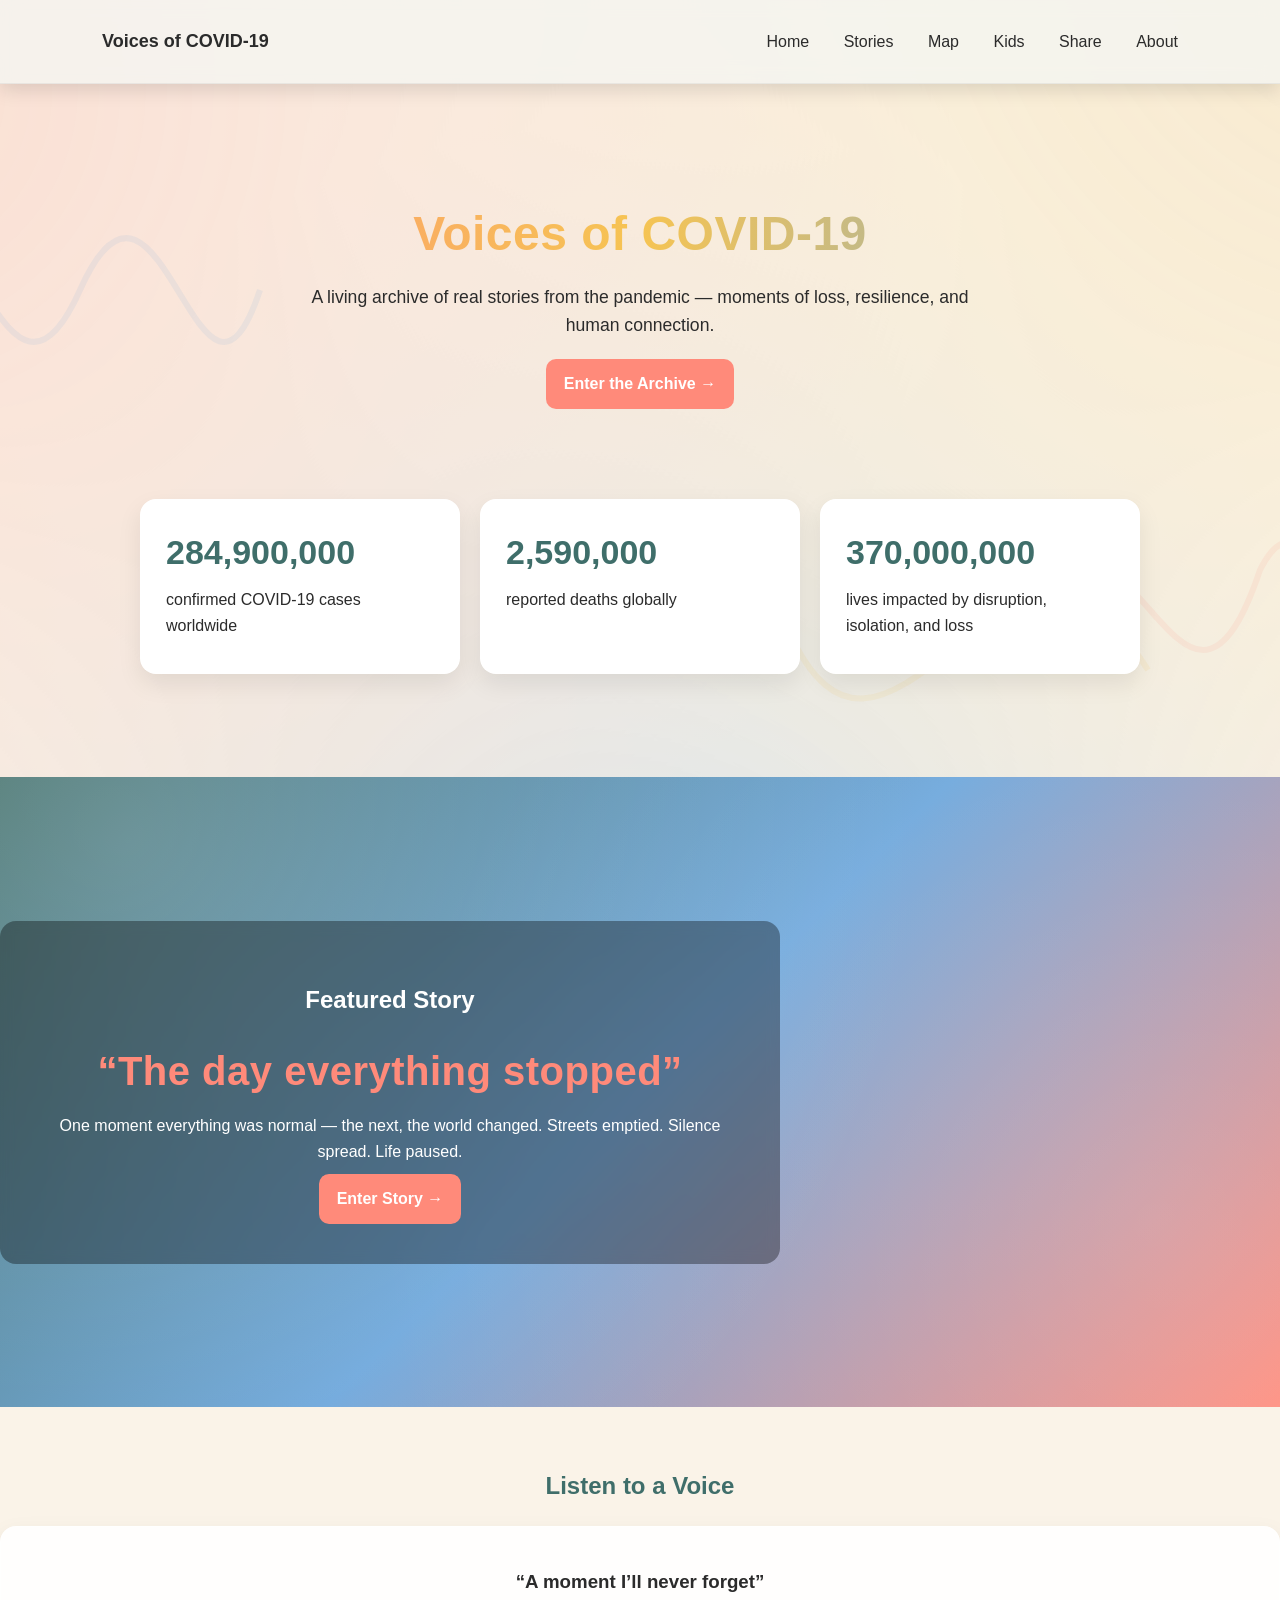
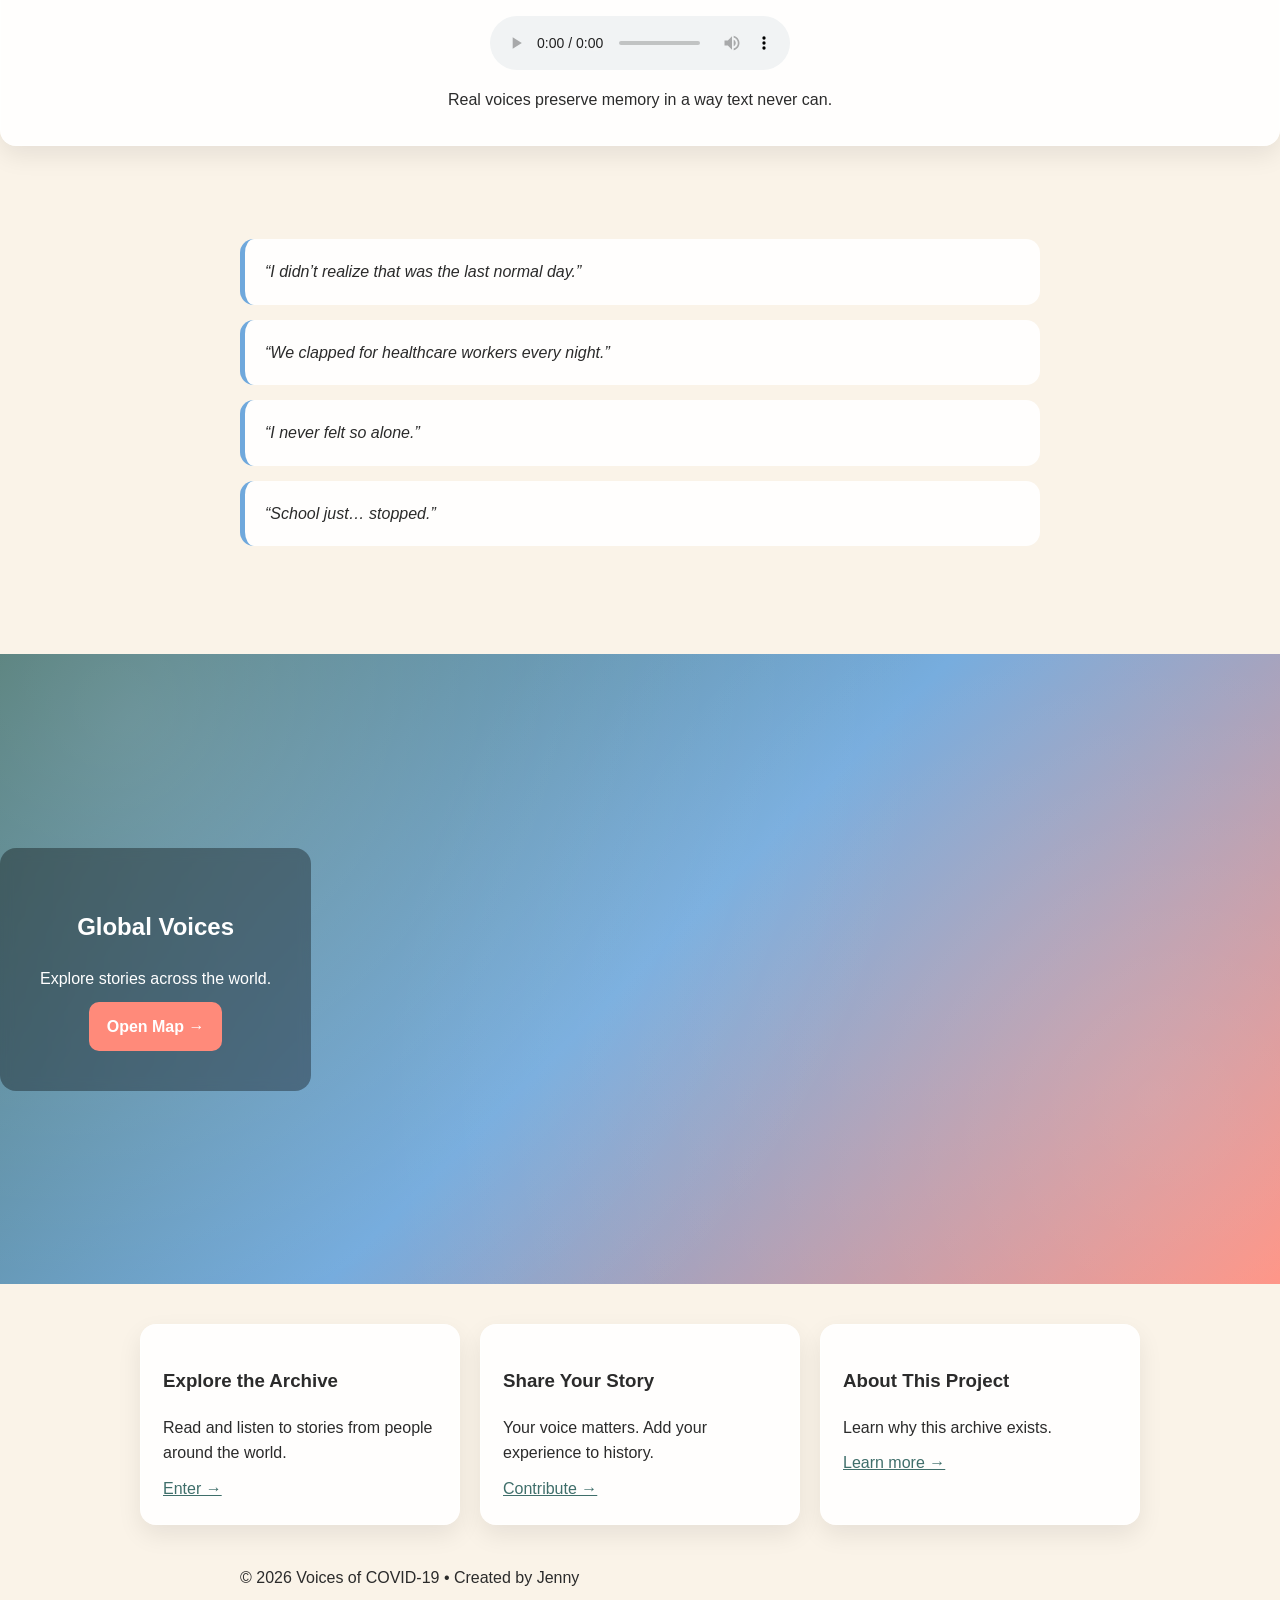
==== commit b487cde2: "Update index.html" ====
--- a/index.html
+++ b/index.html
@@ -149,6 +149,23 @@
 <!-- SCROLL PROGRESS BAR -->
 <div id="scrollBar"></div>
 
+<footer class="site-footer">
+  <div class="footer-content">
+
+    <p>© 2026 Voices of COVID-19 • Created by Jenny</p>
+
+    <div class="footer-links">
+      <a href="index.html">Home</a>
+      <a href="stories.html">Stories</a>
+      <a href="stories-map.html">Map</a>
+      <a href="kids.html">Kids</a>
+      <a href="share.html">Share</a>
+      <a href="about.html">About</a>
+    </div>
+
+  </div>
+</footer>
+  
 <!-- SCRIPTS -->
 <script>
 document.addEventListener("DOMContentLoaded", () => {
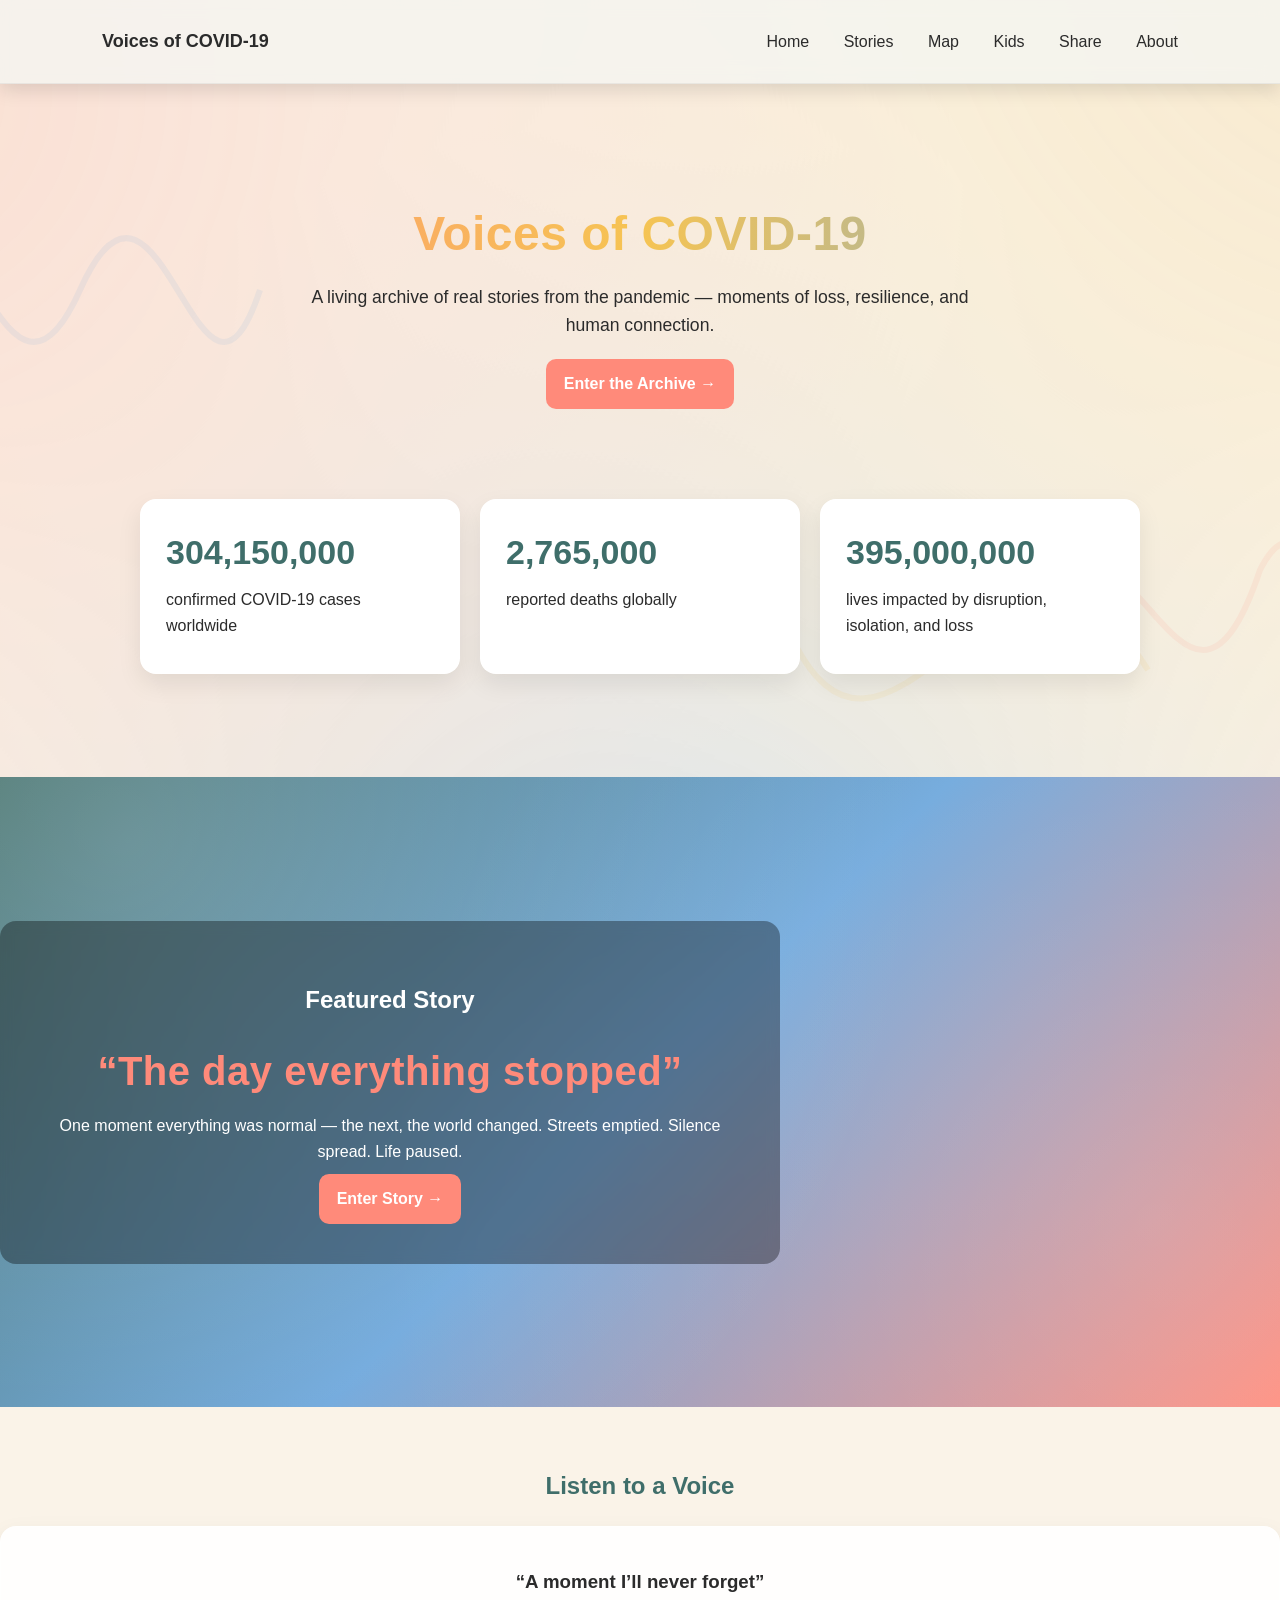
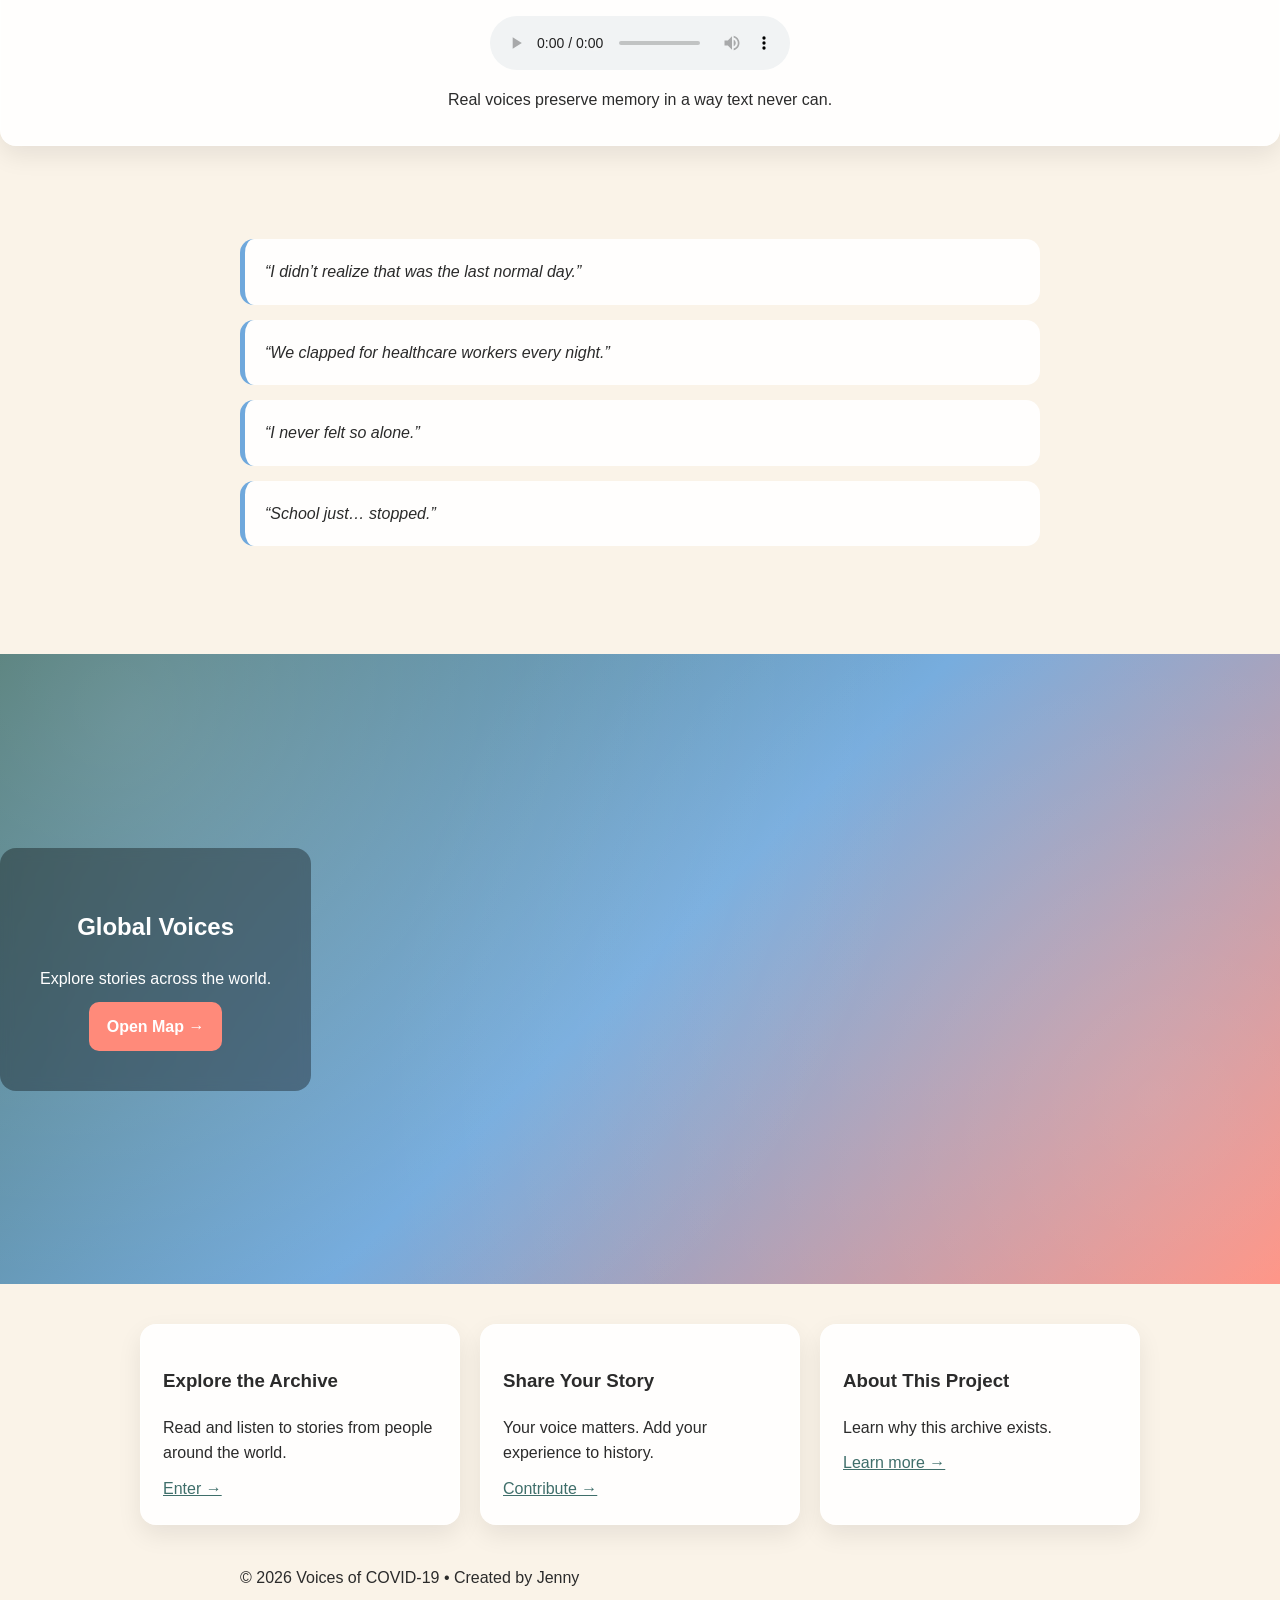
==== commit 64d78d78: "Update index.html" ====
--- a/index.html
+++ b/index.html
@@ -96,6 +96,10 @@
     <h3>“A moment I’ll never forget”</h3>
 
     <audio id="mainAudio" controls>
+      <div class="visualizer" id="visualizer">
+  <span></span><span></span><span></span><span></span><span></span>
+  <span></span><span></span><span></span><span></span><span></span>
+</div>
       <source src="audio/story1.mp3" type="audio/mpeg">
     </audio>
 
@@ -220,6 +224,45 @@
   });
 
 });
+
+  // PARALLAX EFFECT
+window.addEventListener("scroll", () => {
+  document.querySelectorAll(".parallax").forEach(el => {
+    let speed = 0.3;
+    el.style.transform = `translateY(${window.scrollY * speed}px)`;
+  });
+});
+
+// REAL AUDIO VISUALIZER
+const audioEl = document.getElementById("mainAudio");
+const bars = document.querySelectorAll("#visualizer span");
+
+if (audioEl) {
+  const ctx = new AudioContext();
+  const src = ctx.createMediaElementSource(audioEl);
+  const analyser = ctx.createAnalyser();
+
+  src.connect(analyser);
+  analyser.connect(ctx.destination);
+
+  analyser.fftSize = 32;
+  const dataArray = new Uint8Array(analyser.frequencyBinCount);
+
+  function animate() {
+    analyser.getByteFrequencyData(dataArray);
+
+    bars.forEach((bar, i) => {
+      bar.style.height = (dataArray[i] / 3) + "px";
+    });
+
+    requestAnimationFrame(animate);
+  }
+
+  audioEl.addEventListener("play", () => {
+    ctx.resume();
+    animate();
+  });
+}
 </script>
 
 </body>
--- a/styles.css
+++ b/styles.css
@@ -931,3 +931,95 @@
   height: 3px;
   margin: 30px auto 0;
   background: linear-gradient(90deg, var(--cor
+
+/* =========================
+   FOOTER
+========================= */
+
+.site-footer {
+  background: var(--teal);
+  color: white;
+  padding: 25px 10px;
+  margin-top: 60px;
+  text-align: center;
+}
+
+.footer-links {
+  margin-top: 10px;
+}
+
+.footer-links a {
+  margin: 0 10px;
+  color: var(--gold);
+  text-decoration: none;
+  font-size: 14px;
+}
+
+.footer-links a:hover {
+  text-decoration: underline;
+}
+
+/* =========================
+   SCROLL PARALLAX
+========================= */
+
+.parallax {
+  transform: translateY(0);
+  transition: transform 0.1s linear;
+}
+
+/* =========================
+   AUDIO VISUALIZER (REAL)
+========================= */
+
+.visualizer {
+  display: flex;
+  justify-content: center;
+  gap: 3px;
+  margin-top: 10px;
+}
+
+.visualizer span {
+  width: 4px;
+  height: 10px;
+  background: var(--coral);
+  display: inline-block;
+  transition: height 0.1s;
+}
+
+/* =========================
+   STORY HOVER PREVIEW
+========================= */
+
+.card {
+  position: relative;
+  overflow: hidden;
+}
+
+.card::after {
+  content: "View Story →";
+  position: absolute;
+  bottom: 10px;
+  right: 15px;
+  opacity: 0;
+  font-size: 14px;
+  transition: 0.3s;
+}
+
+.card:hover::after {
+  opacity: 1;
+}
+
+/* =========================
+   SCROLL BAR
+========================= */
+
+#scrollBar {
+  position: fixed;
+  top: 0;
+  left: 0;
+  height: 4px;
+  background: var(--coral);
+  width: 0%;
+  z-index: 9999;
+}                                         
